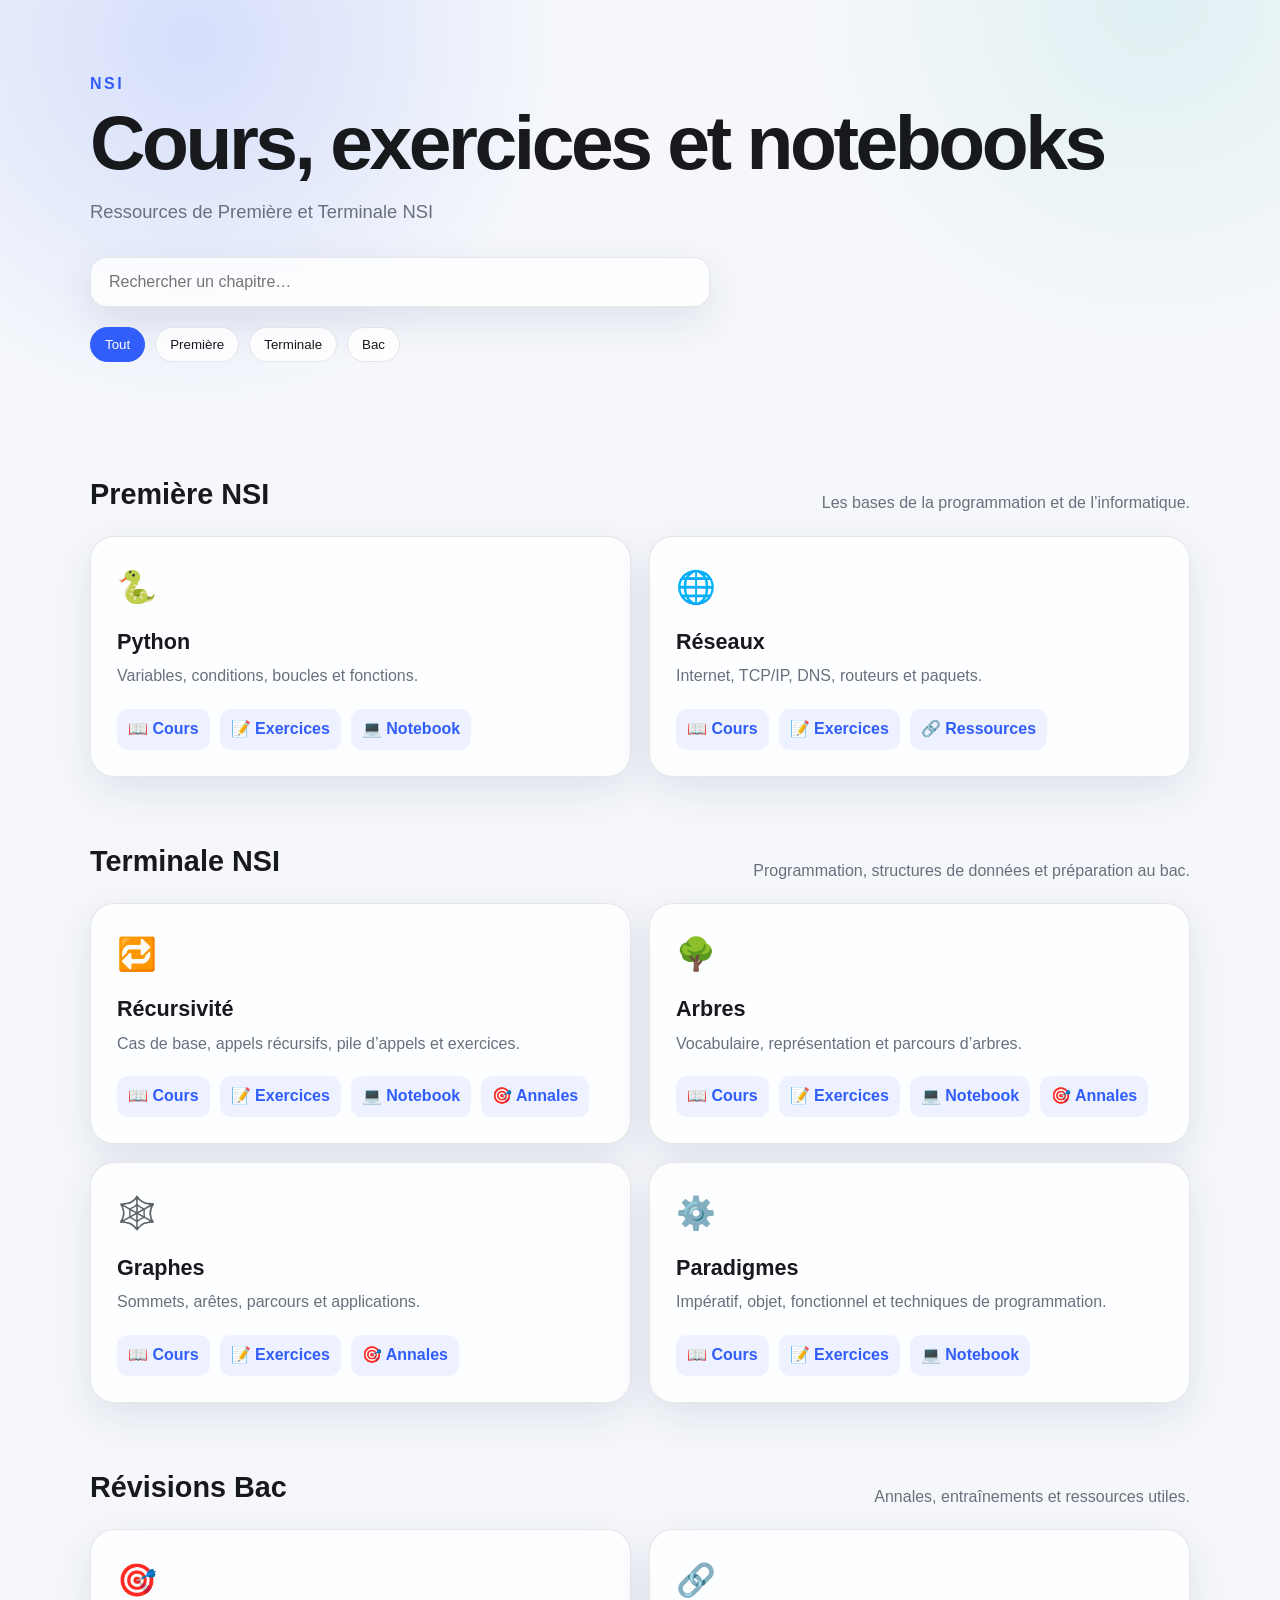
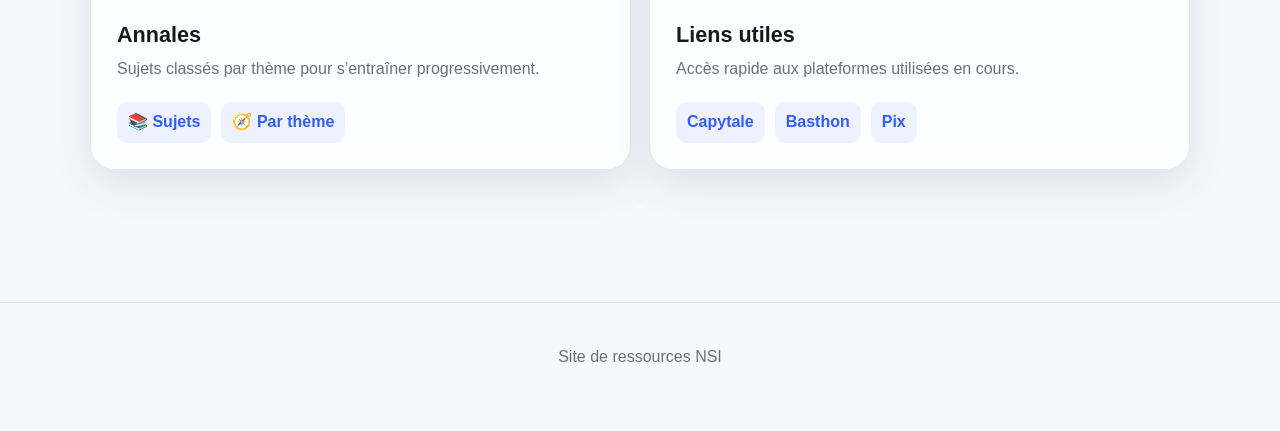
==== index.html @ 9a44f815 "Add files via upload" ====
<!doctype html>
<html lang="fr">
<head>
  <meta charset="utf-8">
  <meta name="viewport" content="width=device-width, initial-scale=1">
  <title>NSI – Cours et exercices</title>
  <link rel="stylesheet" href="style.css">
</head>
<body>
  <header class="hero">
    <div class="hero-inner">
      <p class="eyebrow">NSI</p>
      <h1>Cours, exercices et notebooks</h1>
      <p class="subtitle">Ressources de Première et Terminale NSI</p>

      <div class="search-wrap">
        <input id="search" type="search" placeholder="Rechercher un chapitre…" aria-label="Rechercher">
      </div>

      <nav class="level-nav">
        <button class="filter active" data-filter="all">Tout</button>
        <button class="filter" data-filter="premiere">Première</button>
        <button class="filter" data-filter="terminale">Terminale</button>
        <button class="filter" data-filter="bac">Bac</button>
      </nav>
    </div>
  </header>

  <main class="container">

    <section>
      <div class="section-title">
        <h2>Première NSI</h2>
        <p>Les bases de la programmation et de l’informatique.</p>
      </div>

      <div class="grid">
        <article class="card resource-card" data-level="premiere" data-search="python variables fonctions conditions boucles">
          <div class="icon">🐍</div>
          <h3>Python</h3>
          <p>Variables, conditions, boucles et fonctions.</p>
          <div class="links">
            <a href="#">📖 Cours</a>
            <a href="#">📝 Exercices</a>
            <a href="#">💻 Notebook</a>
          </div>
        </article>

        <article class="card resource-card" data-level="premiere" data-search="réseaux internet tcp ip dns routeur switch">
          <div class="icon">🌐</div>
          <h3>Réseaux</h3>
          <p>Internet, TCP/IP, DNS, routeurs et paquets.</p>
          <div class="links">
            <a href="#">📖 Cours</a>
            <a href="#">📝 Exercices</a>
            <a href="#">🔗 Ressources</a>
          </div>
        </article>
      </div>
    </section>

    <section>
      <div class="section-title">
        <h2>Terminale NSI</h2>
        <p>Programmation, structures de données et préparation au bac.</p>
      </div>

      <div class="grid">
        <article class="card resource-card" data-level="terminale" data-search="récursivité récursif fibonacci factorielle">
          <div class="icon">🔁</div>
          <h3>Récursivité</h3>
          <p>Cas de base, appels récursifs, pile d’appels et exercices.</p>
          <div class="links">
            <a href="#">📖 Cours</a>
            <a href="#">📝 Exercices</a>
            <a href="#">💻 Notebook</a>
            <a href="#">🎯 Annales</a>
          </div>
        </article>

        <article class="card resource-card" data-level="terminale" data-search="arbres racine feuille noeud parcours binaire">
          <div class="icon">🌳</div>
          <h3>Arbres</h3>
          <p>Vocabulaire, représentation et parcours d’arbres.</p>
          <div class="links">
            <a href="#">📖 Cours</a>
            <a href="#">📝 Exercices</a>
            <a href="#">💻 Notebook</a>
            <a href="#">🎯 Annales</a>
          </div>
        </article>

        <article class="card resource-card" data-level="terminale" data-search="graphes sommets arêtes parcours bfs dfs">
          <div class="icon">🕸️</div>
          <h3>Graphes</h3>
          <p>Sommets, arêtes, parcours et applications.</p>
          <div class="links">
            <a href="#">📖 Cours</a>
            <a href="#">📝 Exercices</a>
            <a href="#">🎯 Annales</a>
          </div>
        </article>

        <article class="card resource-card" data-level="terminale" data-search="paradigmes impératif objet fonctionnel procédural récursivité">
          <div class="icon">⚙️</div>
          <h3>Paradigmes</h3>
          <p>Impératif, objet, fonctionnel et techniques de programmation.</p>
          <div class="links">
            <a href="#">📖 Cours</a>
            <a href="#">📝 Exercices</a>
            <a href="#">💻 Notebook</a>
          </div>
        </article>
      </div>
    </section>

    <section>
      <div class="section-title">
        <h2>Révisions Bac</h2>
        <p>Annales, entraînements et ressources utiles.</p>
      </div>

      <div class="grid">
        <article class="card resource-card" data-level="bac" data-search="bac annales sujets exercices">
          <div class="icon">🎯</div>
          <h3>Annales</h3>
          <p>Sujets classés par thème pour s’entraîner progressivement.</p>
          <div class="links">
            <a href="#">📚 Sujets</a>
            <a href="#">🧭 Par thème</a>
          </div>
        </article>

        <article class="card resource-card" data-level="bac" data-search="capytale basthon pix liens utiles">
          <div class="icon">🔗</div>
          <h3>Liens utiles</h3>
          <p>Accès rapide aux plateformes utilisées en cours.</p>
          <div class="links">
            <a href="#">Capytale</a>
            <a href="#">Basthon</a>
            <a href="#">Pix</a>
          </div>
        </article>
      </div>
    </section>

    <div id="no-result" class="no-result" hidden>
      Aucun chapitre ne correspond à votre recherche.
    </div>
  </main>

  <footer>
    <p>Site de ressources NSI</p>
  </footer>

  <script src="script.js"></script>
</body>
</html>
---- style.css ----
* { box-sizing: border-box; }

:root {
  --bg: #f5f7fb;
  --card: rgba(255,255,255,.82);
  --text: #17191d;
  --muted: #68707d;
  --line: rgba(20, 28, 40, .10);
  --accent: #315efb;
  --shadow: 0 14px 40px rgba(30, 50, 90, .10);
}

@media (prefers-color-scheme: dark) {
  :root {
    --bg: #101216;
    --card: rgba(28,31,38,.92);
    --text: #f3f5f8;
    --muted: #abb2bd;
    --line: rgba(255,255,255,.10);
    --accent: #7c9cff;
    --shadow: 0 14px 40px rgba(0,0,0,.28);
  }
}

html { scroll-behavior: smooth; }

body {
  margin: 0;
  font-family: -apple-system, BlinkMacSystemFont, "Segoe UI", Roboto, Helvetica, Arial, sans-serif;
  background: var(--bg);
  color: var(--text);
  line-height: 1.55;
}

.hero {
  padding: 72px 20px 46px;
  background:
    radial-gradient(circle at 15% 10%, rgba(49,94,251,.16), transparent 32%),
    radial-gradient(circle at 90% 0%, rgba(75,192,180,.12), transparent 28%);
}

.hero-inner, .container {
  width: min(1100px, 92vw);
  margin: 0 auto;
}

.eyebrow {
  margin: 0 0 8px;
  font-weight: 800;
  letter-spacing: .16em;
  color: var(--accent);
}

h1 {
  margin: 0;
  font-size: clamp(2.4rem, 6vw, 4.8rem);
  line-height: .98;
  letter-spacing: -.045em;
}

.subtitle {
  margin: 18px 0 30px;
  color: var(--muted);
  font-size: 1.15rem;
}

.search-wrap { max-width: 620px; }

#search {
  width: 100%;
  border: 1px solid var(--line);
  background: var(--card);
  color: var(--text);
  padding: 15px 18px;
  border-radius: 16px;
  font-size: 1rem;
  outline: none;
  box-shadow: var(--shadow);
}

#search:focus { border-color: var(--accent); }

.level-nav {
  display: flex;
  gap: 10px;
  flex-wrap: wrap;
  margin-top: 20px;
}

.filter {
  border: 1px solid var(--line);
  background: var(--card);
  color: var(--text);
  padding: 9px 14px;
  border-radius: 999px;
  cursor: pointer;
}

.filter.active {
  background: var(--accent);
  border-color: var(--accent);
  color: white;
}

.container { padding: 20px 0 70px; }

section { margin: 44px 0 62px; }

.section-title {
  display: flex;
  justify-content: space-between;
  align-items: end;
  gap: 20px;
  margin-bottom: 20px;
}

.section-title h2 {
  margin: 0;
  font-size: 1.8rem;
}

.section-title p {
  margin: 0;
  color: var(--muted);
}

.grid {
  display: grid;
  grid-template-columns: repeat(2, minmax(0, 1fr));
  gap: 18px;
}

.card {
  padding: 26px;
  border-radius: 24px;
  background: var(--card);
  border: 1px solid var(--line);
  box-shadow: var(--shadow);
  backdrop-filter: blur(12px);
  transition: transform .2s ease, border-color .2s ease;
}

.card:hover {
  transform: translateY(-3px);
  border-color: rgba(49,94,251,.35);
}

.icon { font-size: 2rem; }

.card h3 {
  margin: 12px 0 6px;
  font-size: 1.35rem;
}

.card p {
  margin: 0 0 20px;
  color: var(--muted);
}

.links {
  display: flex;
  flex-wrap: wrap;
  gap: 10px;
}

.links a {
  text-decoration: none;
  color: var(--accent);
  background: rgba(49,94,251,.08);
  padding: 8px 11px;
  border-radius: 11px;
  font-weight: 650;
}

.links a:hover { text-decoration: underline; }

.no-result {
  padding: 25px;
  text-align: center;
  color: var(--muted);
}

footer {
  border-top: 1px solid var(--line);
  padding: 26px 20px 45px;
  text-align: center;
  color: var(--muted);
}

@media (max-width: 760px) {
  .hero { padding-top: 48px; }
  .grid { grid-template-columns: 1fr; }
  .section-title { display: block; }
  .section-title p { margin-top: 6px; }
}
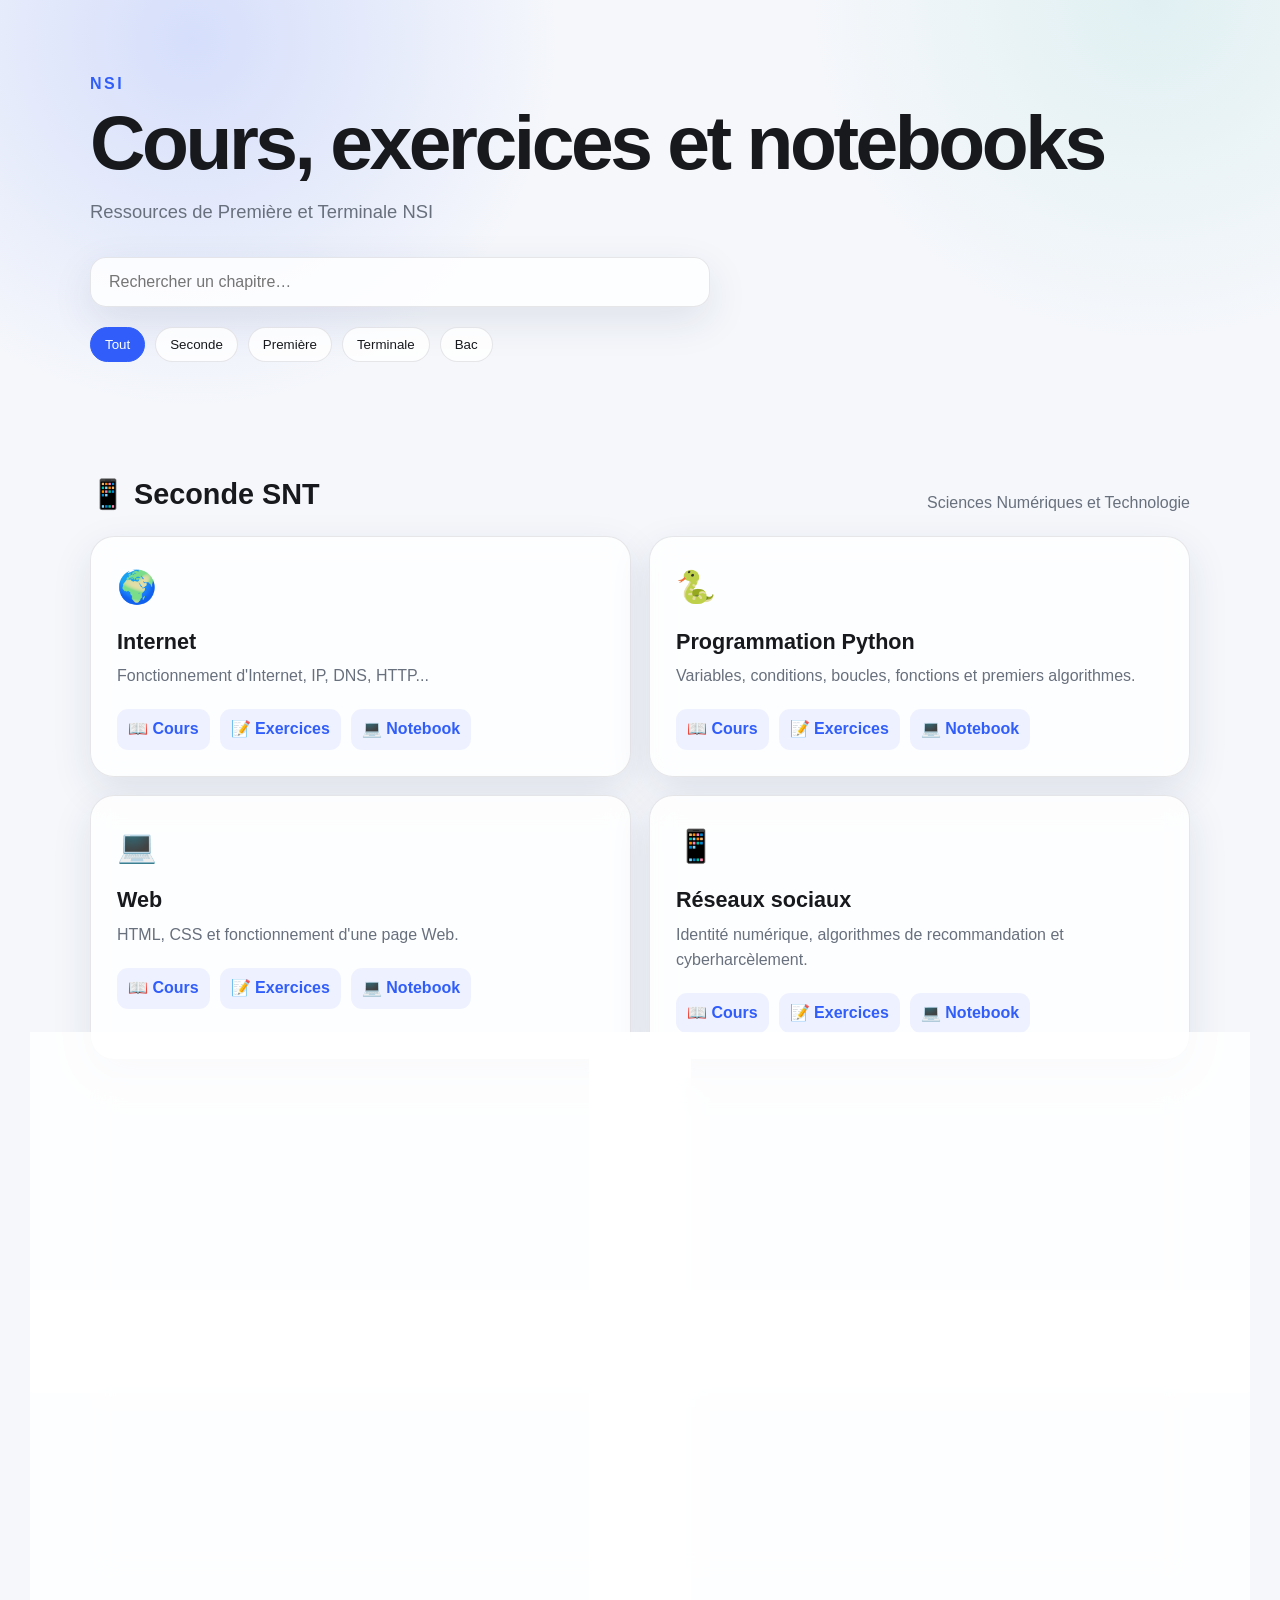
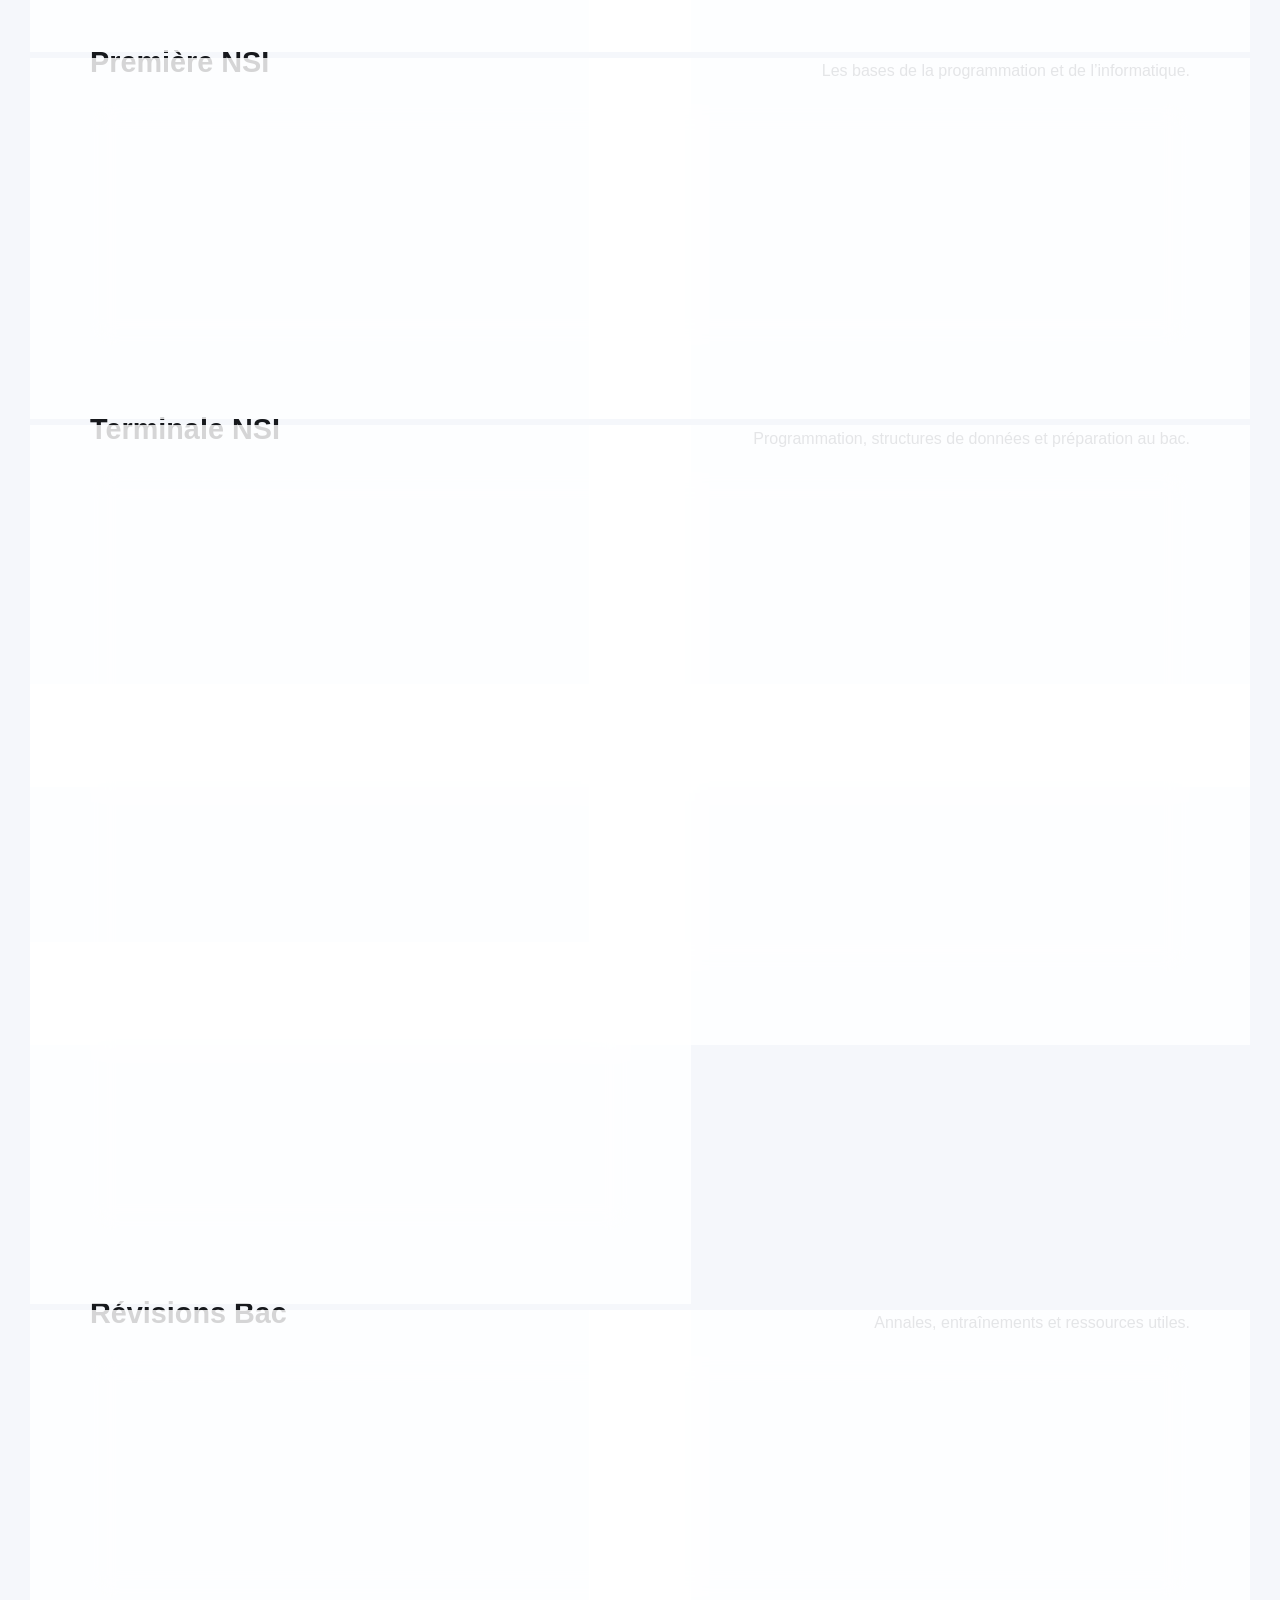
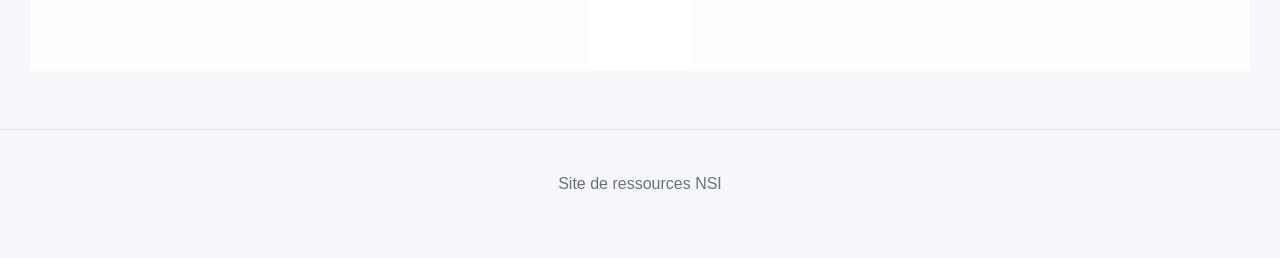
==== commit 9ff85bce: "section seconde ajoutée" ====
--- a/index.html
+++ b/index.html
@@ -19,6 +19,7 @@
 
       <nav class="level-nav">
         <button class="filter active" data-filter="all">Tout</button>
+        <button class="filter" data-filter="seconde">Seconde</button>
         <button class="filter" data-filter="premiere">Première</button>
         <button class="filter" data-filter="terminale">Terminale</button>
         <button class="filter" data-filter="bac">Bac</button>
@@ -28,6 +29,175 @@
 
   <main class="container">
 
+<section>
+
+  <div class="section-title">
+    <h2>📱 Seconde SNT</h2>
+    <p>Sciences Numériques et Technologie</p>
+  </div>
+
+  <div class="grid">
+
+    <!-- Internet -->
+    <article class="card resource-card"
+             data-level="seconde"
+             data-search="internet web dns ip http">
+
+      <div class="icon">🌍</div>
+
+      <h3>Internet</h3>
+
+      <p>Fonctionnement d'Internet, IP, DNS, HTTP...</p>
+
+      <div class="links">
+        <a href="#">📖 Cours</a>
+        <a href="#">📝 Exercices</a>
+        <a href="#">💻 Notebook</a>
+      </div>
+
+    </article>
+    <!-- programmation -->
+    <article class="card resource-card"
+         data-level="seconde"
+         data-search="python programmation algorithme variables conditions boucles">
+
+    <div class="icon">🐍</div>
+
+    <h3>Programmation Python</h3>
+
+    <p>Variables, conditions, boucles, fonctions et premiers algorithmes.</p>
+
+    <div class="links">
+        <a href="#">📖 Cours</a>
+        <a href="#">📝 Exercices</a>
+        <a href="#">💻 Notebook</a>
+    </div>
+
+   </article>
+
+
+    <!-- Web -->
+
+    <article class="card resource-card"
+             data-level="seconde"
+             data-search="html css web">
+
+      <div class="icon">💻</div>
+
+      <h3>Web</h3>
+
+      <p>HTML, CSS et fonctionnement d'une page Web.</p>
+
+      <div class="links">
+        <a href="#">📖 Cours</a>
+        <a href="#">📝 Exercices</a>
+        <a href="#">💻 Notebook</a>
+      </div>
+
+    </article>
+    
+    <!-- réseaux sociaux -->
+    <article class="card resource-card"
+         data-level="seconde"
+         data-search="réseaux sociaux identité numérique cyberharcèlement e-réputation">
+
+    <div class="icon">📱</div>
+
+    <h3>Réseaux sociaux</h3>
+
+    <p>Identité numérique, algorithmes de recommandation et cyberharcèlement.</p>
+
+    <div class="links">
+        <a href="#">📖 Cours</a>
+        <a href="#">📝 Exercices</a>
+        <a href="#">💻 Notebook</a>
+    </div>
+
+    </article>
+    
+    <!-- IHM -->
+    <article class="card resource-card"
+         data-level="seconde"
+         data-search="ihm interface homme machine ergonomie accessibilité">
+
+    <div class="icon">🎨</div>
+
+    <h3>Interface Homme-Machine</h3>
+
+    <p>Ergonomie, accessibilité et conception des interfaces utilisateur.</p>
+
+    <div class="links">
+        <a href="#">📖 Cours</a>
+        <a href="#">📝 Exercices</a>
+        <a href="#">💻 Notebook</a>
+    </div>
+
+</article>
+
+   <!-- Données en table -->
+   
+   <article class="card resource-card"
+         data-level="seconde"
+         data-search="csv tableur données table excel">
+
+    <div class="icon">📊</div>
+
+    <h3>Données en table</h3>
+
+    <p>Tableaux, fichiers CSV, tri, filtre et exploitation des données.</p>
+
+    <div class="links">
+        <a href="#">📖 Cours</a>
+        <a href="#">📝 Exercices</a>
+        <a href="#">💻 Notebook</a>
+    </div>
+
+    </article>
+
+   
+   <!-- photographie -->
+   <article class="card resource-card"
+         data-level="seconde"
+         data-search="photographie image pixel résolution couleur compression">
+
+    <div class="icon">📷</div>
+
+    <h3>Photographie numérique</h3>
+
+    <p>Pixels, résolution, codage des couleurs et compression des images.</p>
+
+    <div class="links">
+        <a href="#">📖 Cours</a>
+        <a href="#">📝 Exercices</a>
+        <a href="#">💻 Notebook</a>
+    </div>
+
+    </article>
+   
+   <!-- géolocalisation -->
+   <article class="card resource-card"
+         data-level="seconde"
+         data-search="gps géolocalisation satellites gnss cartographie">
+
+    <div class="icon">📍</div>
+
+    <h3>Géolocalisation</h3>
+
+    <p>GPS, satellites, GNSS et calcul de position.</p>
+
+    <div class="links">
+        <a href="#">📖 Cours</a>
+        <a href="#">📝 Exercices</a>
+        <a href="#">💻 Notebook</a>
+    </div>
+
+    </article>
+
+
+  </div>
+
+</section>
+
     <section>
       <div class="section-title">
         <h2>Première NSI</h2>
@@ -35,6 +205,7 @@
       </div>
 
       <div class="grid">
+        
         <article class="card resource-card" data-level="premiere" data-search="python variables fonctions conditions boucles">
           <div class="icon">🐍</div>
           <h3>Python</h3>
@@ -66,6 +237,26 @@
       </div>
 
       <div class="grid">
+        
+        <article class="card resource-card"
+         data-level="terminale"
+         data-search="bases de données sql relation jointure">
+
+        <div class="icon">🗄️</div>
+
+        <h3>Bases de données</h3>
+
+        <p>SQL, tables, requêtes et jointures.</p>
+
+        <div class="links">
+            <a href="#">📖 Cours</a>
+            <a href="#">📝 Exercices</a>
+                <a href="#">💻 Notebook</a>
+        </div>
+
+        </article>
+        
+        
         <article class="card resource-card" data-level="terminale" data-search="récursivité récursif fibonacci factorielle">
           <div class="icon">🔁</div>
           <h3>Récursivité</h3>
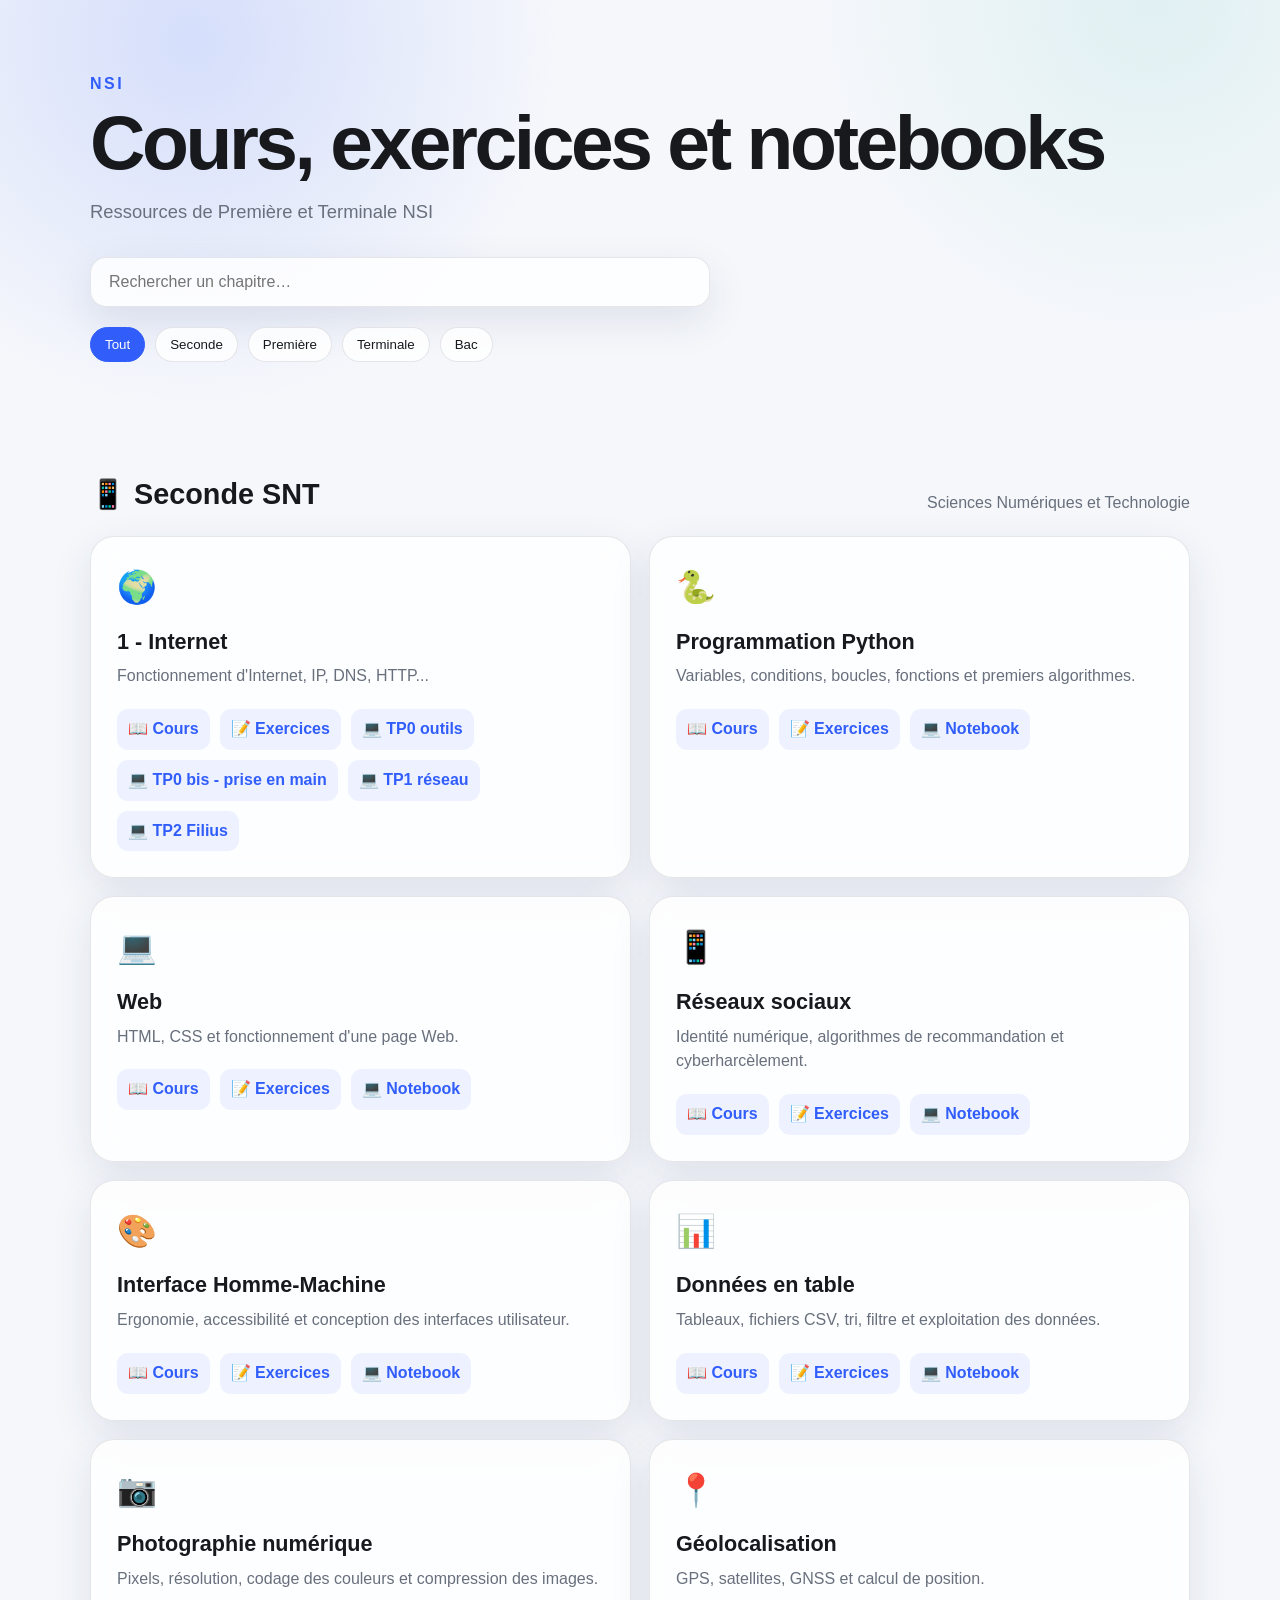
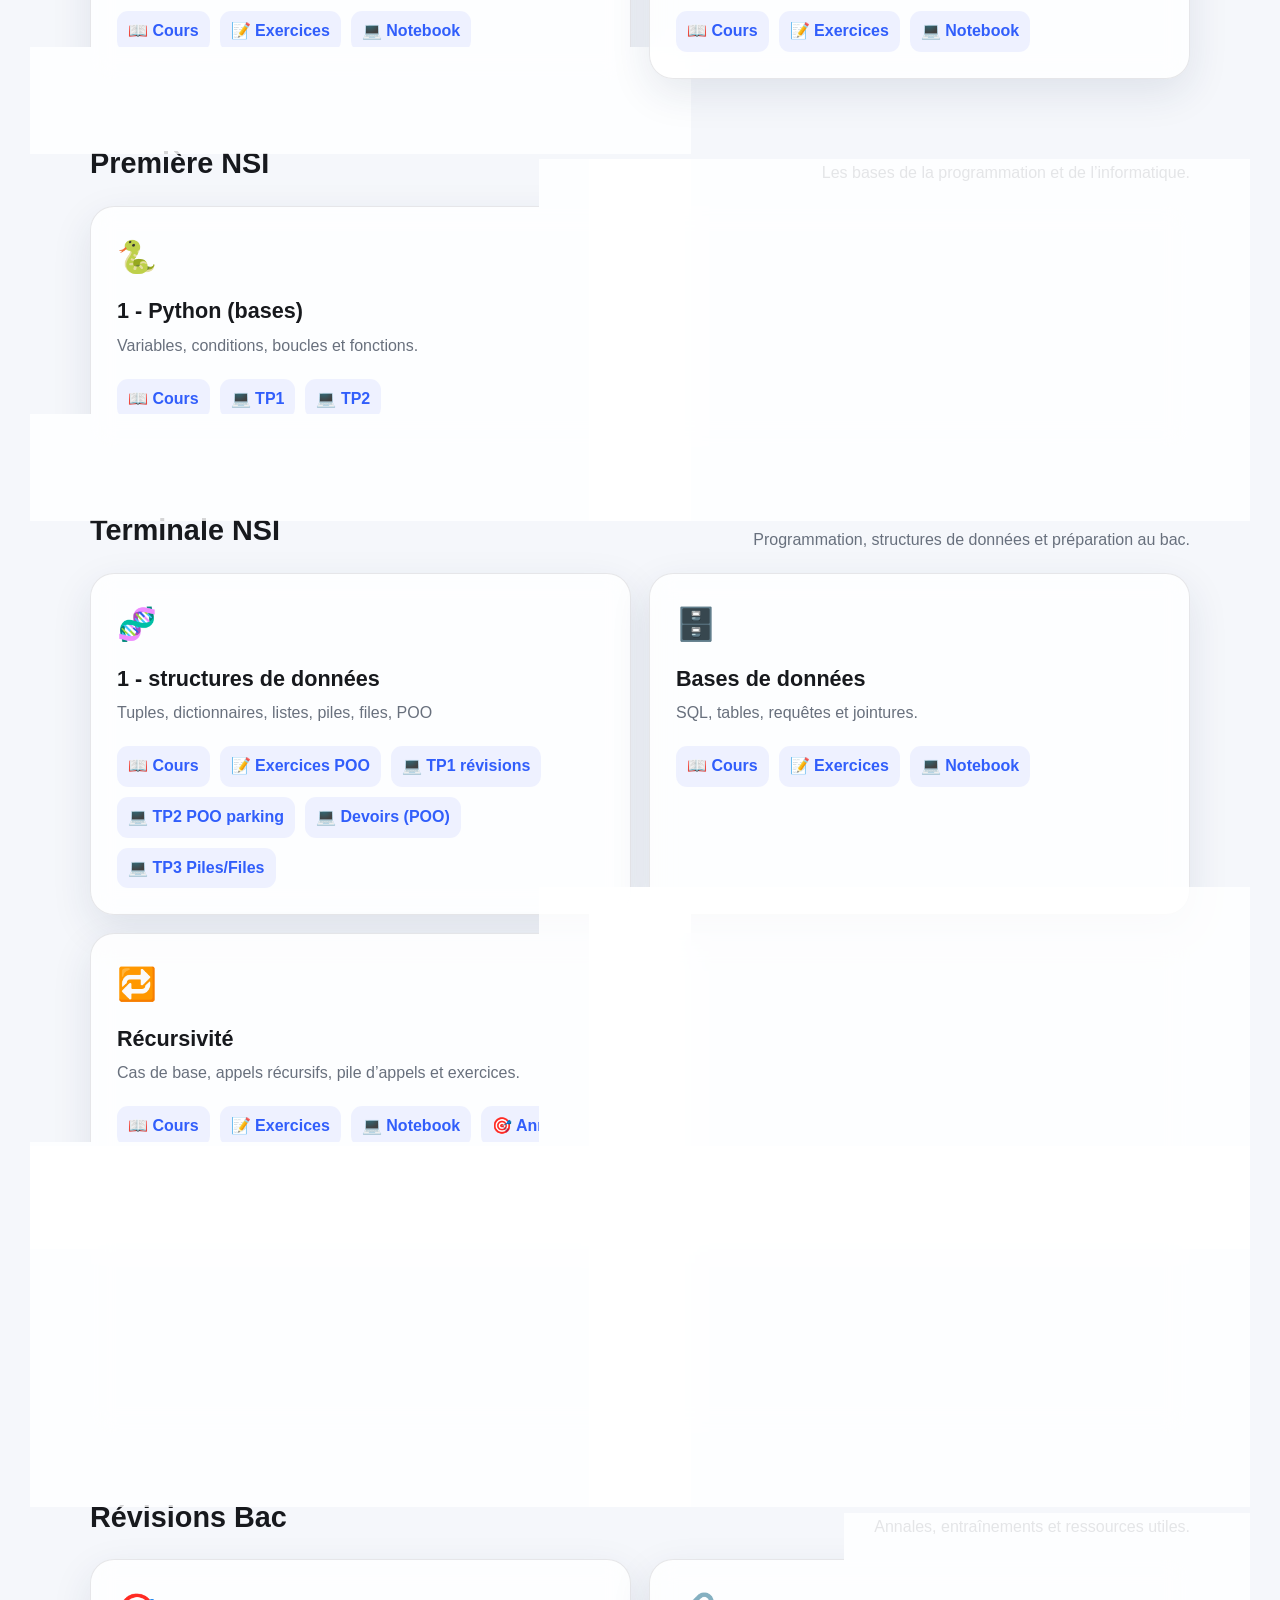
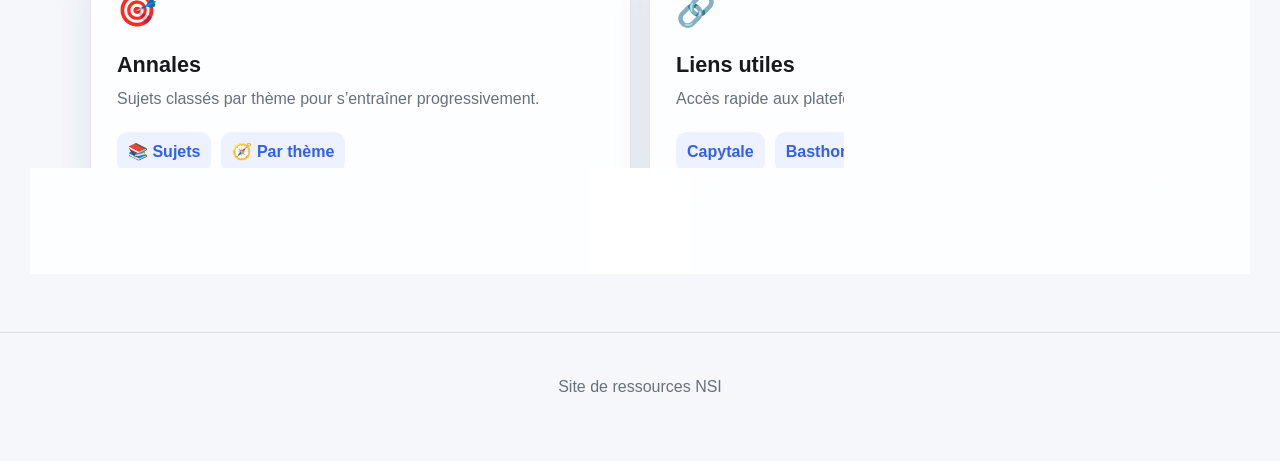
==== commit b49f7073: "Add files via upload" ====
--- a/index.html
+++ b/index.html
@@ -45,14 +45,17 @@
 
       <div class="icon">🌍</div>
 
-      <h3>Internet</h3>
+      <h3>1 - Internet</h3>
 
       <p>Fonctionnement d'Internet, IP, DNS, HTTP...</p>
 
       <div class="links">
-        <a href="#">📖 Cours</a>
-        <a href="#">📝 Exercices</a>
-        <a href="#">💻 Notebook</a>
+        <a href="seconde/1_internet/1_1_coursResume.pdf" target="_blank">📖 Cours</a>
+        <a href="seconde/1_internet/1_1_exercicesPhotocopieInternetA5_2.pdf" target="_blank">📝 Exercices</a>
+        <a href="seconde/1_internet/DivBy2_coursOutils.pdf" target="_blank">💻 TP0 outils</a>
+        <a href="seconde/1_internet/TP0/Prise_en_main_SNT2_TP0.pdf" target="_blank">💻 TP0 bis - prise en main</a>
+        <a href="https://capytale2.ac-paris.fr/web/c/d500-7754639/atr" target="_blank">💻 TP1 réseau</a>
+        <a href="https://capytale2.ac-paris.fr/web/c/fe4b-7754640/atr" target="_blank">💻 TP2 Filius</a>
       </div>
 
     </article>
@@ -208,12 +211,13 @@
         
         <article class="card resource-card" data-level="premiere" data-search="python variables fonctions conditions boucles">
           <div class="icon">🐍</div>
-          <h3>Python</h3>
+          <h3>1 - Python (bases) </h3>
           <p>Variables, conditions, boucles et fonctions.</p>
           <div class="links">
-            <a href="#">📖 Cours</a>
-            <a href="#">📝 Exercices</a>
-            <a href="#">💻 Notebook</a>
+            <a href="premiere/structuresDonnees/1_1_coursResumeProgVariables_NSI_A4_2.pdf" target="_blank">📖 Cours</a>
+            <!--a href="#">📝 Exercices</a-->
+            <a href="https://capytale2.ac-paris.fr/web/c/5b1e-11401341/atr" target="_blank">💻 TP1 </a>
+            <a href="https://capytale2.ac-paris.fr/web/c/ac49-11401356/atr" target="_blank">💻 TP2 </a>
           </div>
         </article>
 
@@ -238,6 +242,21 @@
 
       <div class="grid">
         
+        <article class="card resource-card" data-level="terminale" data-search="graphes sommets arêtes parcours bfs dfs">
+          <div class="icon">🧬 </div>
+          <h3>1 - structures de données</h3>
+          <p>Tuples, dictionnaires, listes, piles, files, POO</p>
+          <div class="links">
+            <a href="terminale/1_StructureDonnees/Cours/1_1_coursStructuresDeDonnees_PourEleves3.pdf" target="_blank">📖 Cours</a>
+            <a href="terminale/1_StructureDonnees/Exos/Exercices2.pdf" target="_blank">📝 Exercices POO</a>
+            <a href="https://capytale2.ac-paris.fr/web/c/c633-11382351/atr" target="_blank">💻 TP1 révisions</a>
+            <a href="https://capytale2.ac-paris.fr/web/c/a87a-11382483/atr" target="_blank">💻 TP2 POO parking</a>
+            <a href="https://capytale2.ac-paris.fr/web/c/fea7-11382501/atr" target="_blank">💻 Devoirs (POO) </a>
+            <a href="https://capytale2.ac-paris.fr/web/c/f587-11382563/atr" target="_blank">💻 TP3 Piles/Files</a>
+          </div>
+        </article>
+
+
         <article class="card resource-card"
          data-level="terminale"
          data-search="bases de données sql relation jointure">
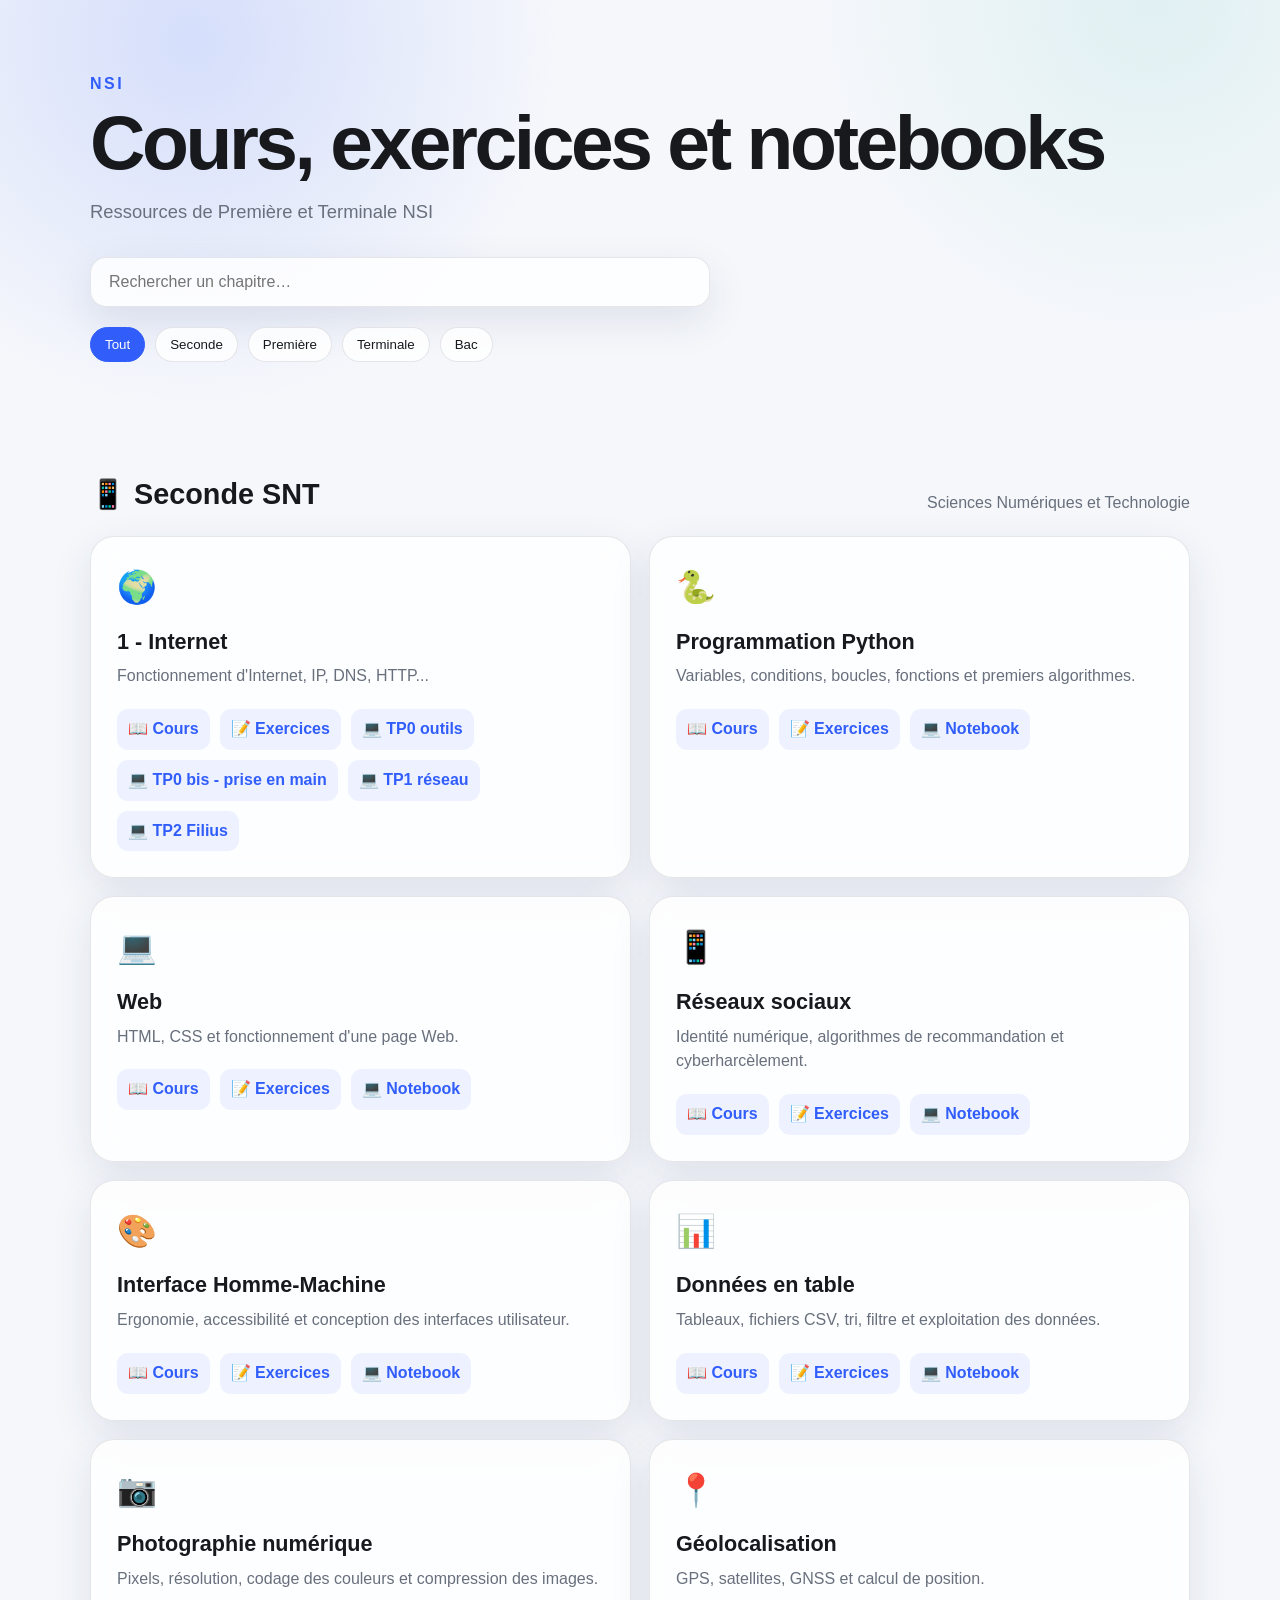
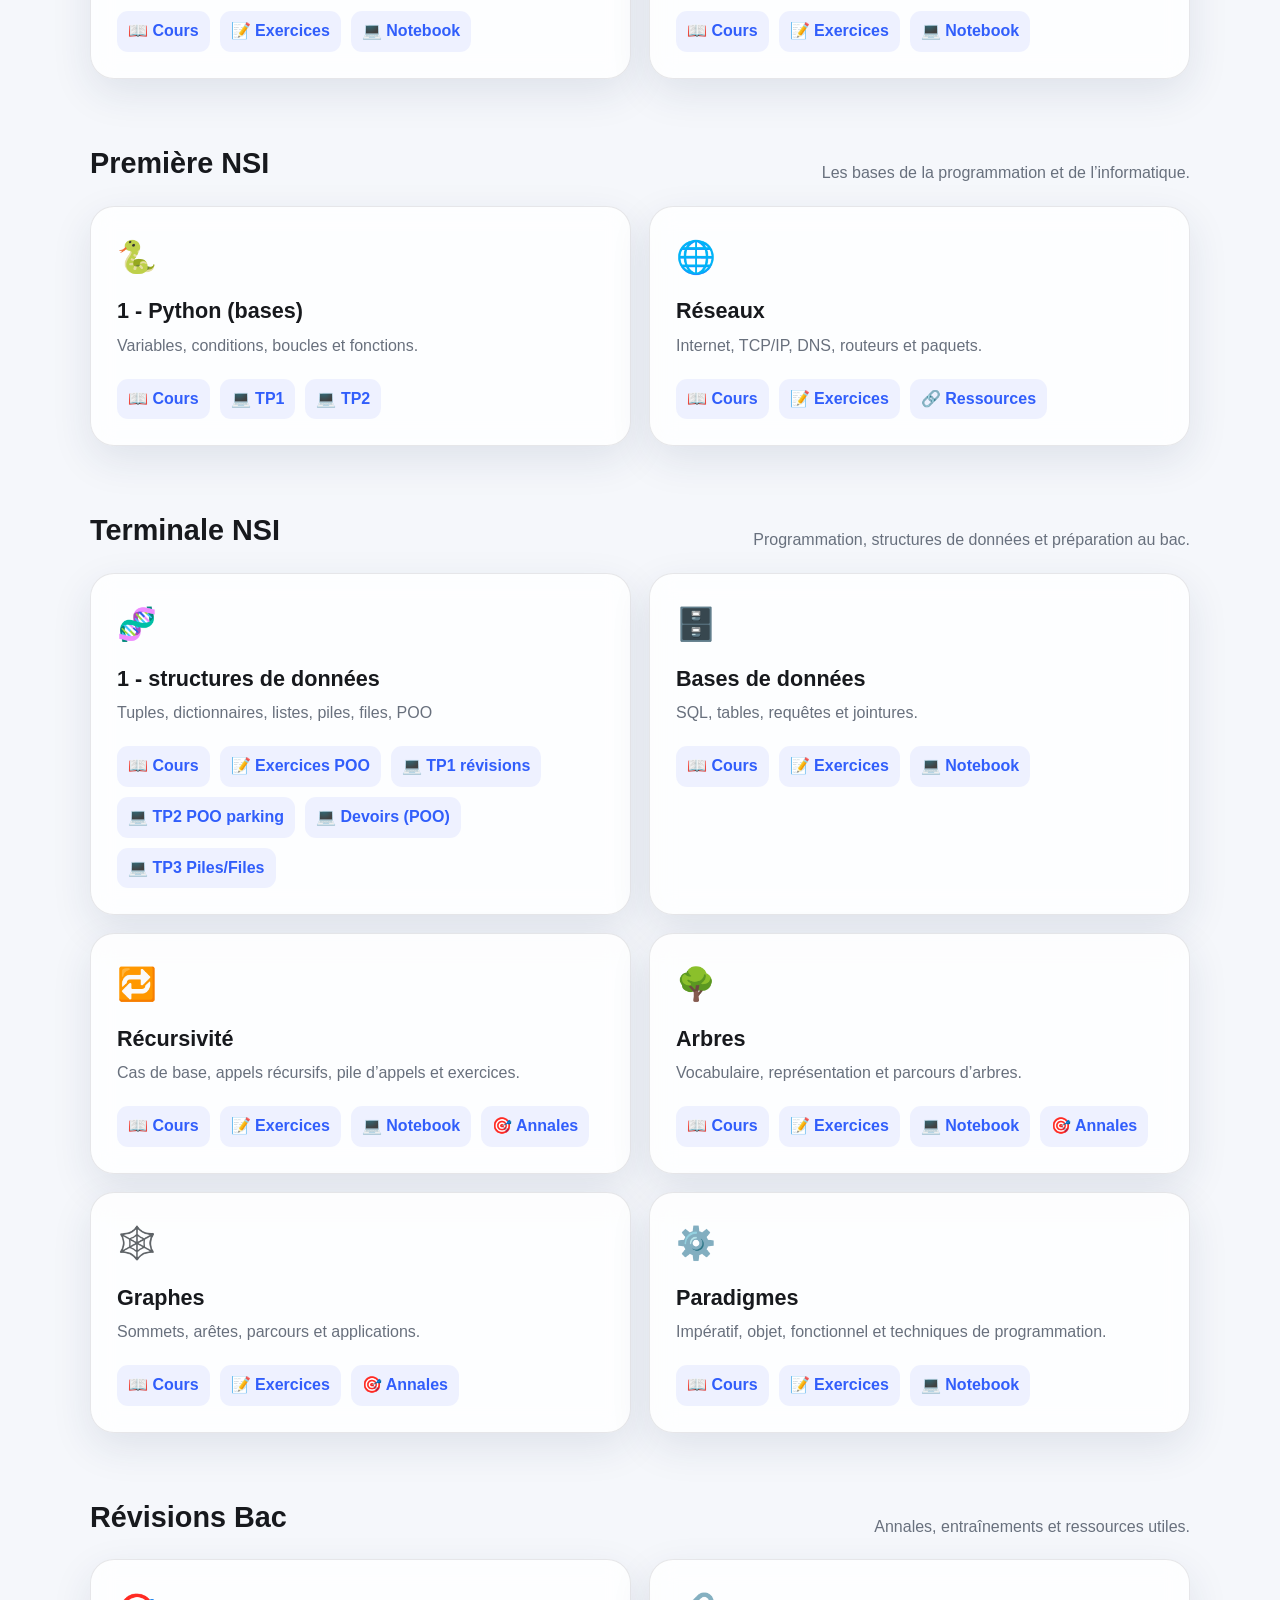
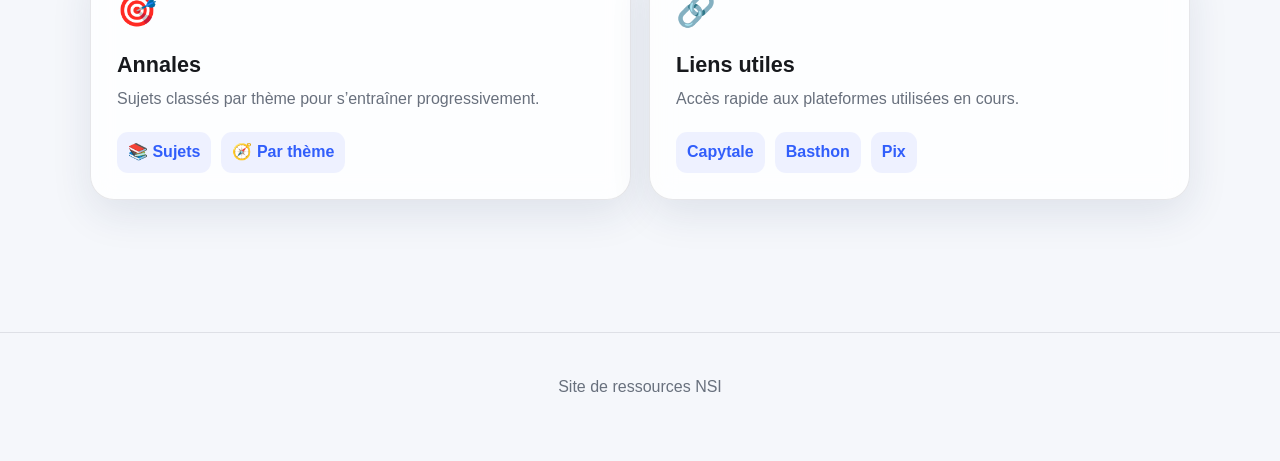
==== commit da62215d: "Add files via upload" ====
--- a/index.html
+++ b/index.html
@@ -55,7 +55,7 @@
         <a href="seconde/1_internet/DivBy2_coursOutils.pdf" target="_blank">💻 TP0 outils</a>
         <a href="seconde/1_internet/TP0/Prise_en_main_SNT2_TP0.pdf" target="_blank">💻 TP0 bis - prise en main</a>
         <a href="https://capytale2.ac-paris.fr/web/c/d500-7754639/atr" target="_blank">💻 TP1 réseau</a>
-        <a href="https://capytale2.ac-paris.fr/web/c/fe4b-7754640/atr" target="_blank">💻 TP2 Filius</a>
+        <a href="https://capytale2.ac-paris.fr/web/c/7470-11406621/atr" target="_blank">💻 TP2 Filius</a>
       </div>
 
     </article>
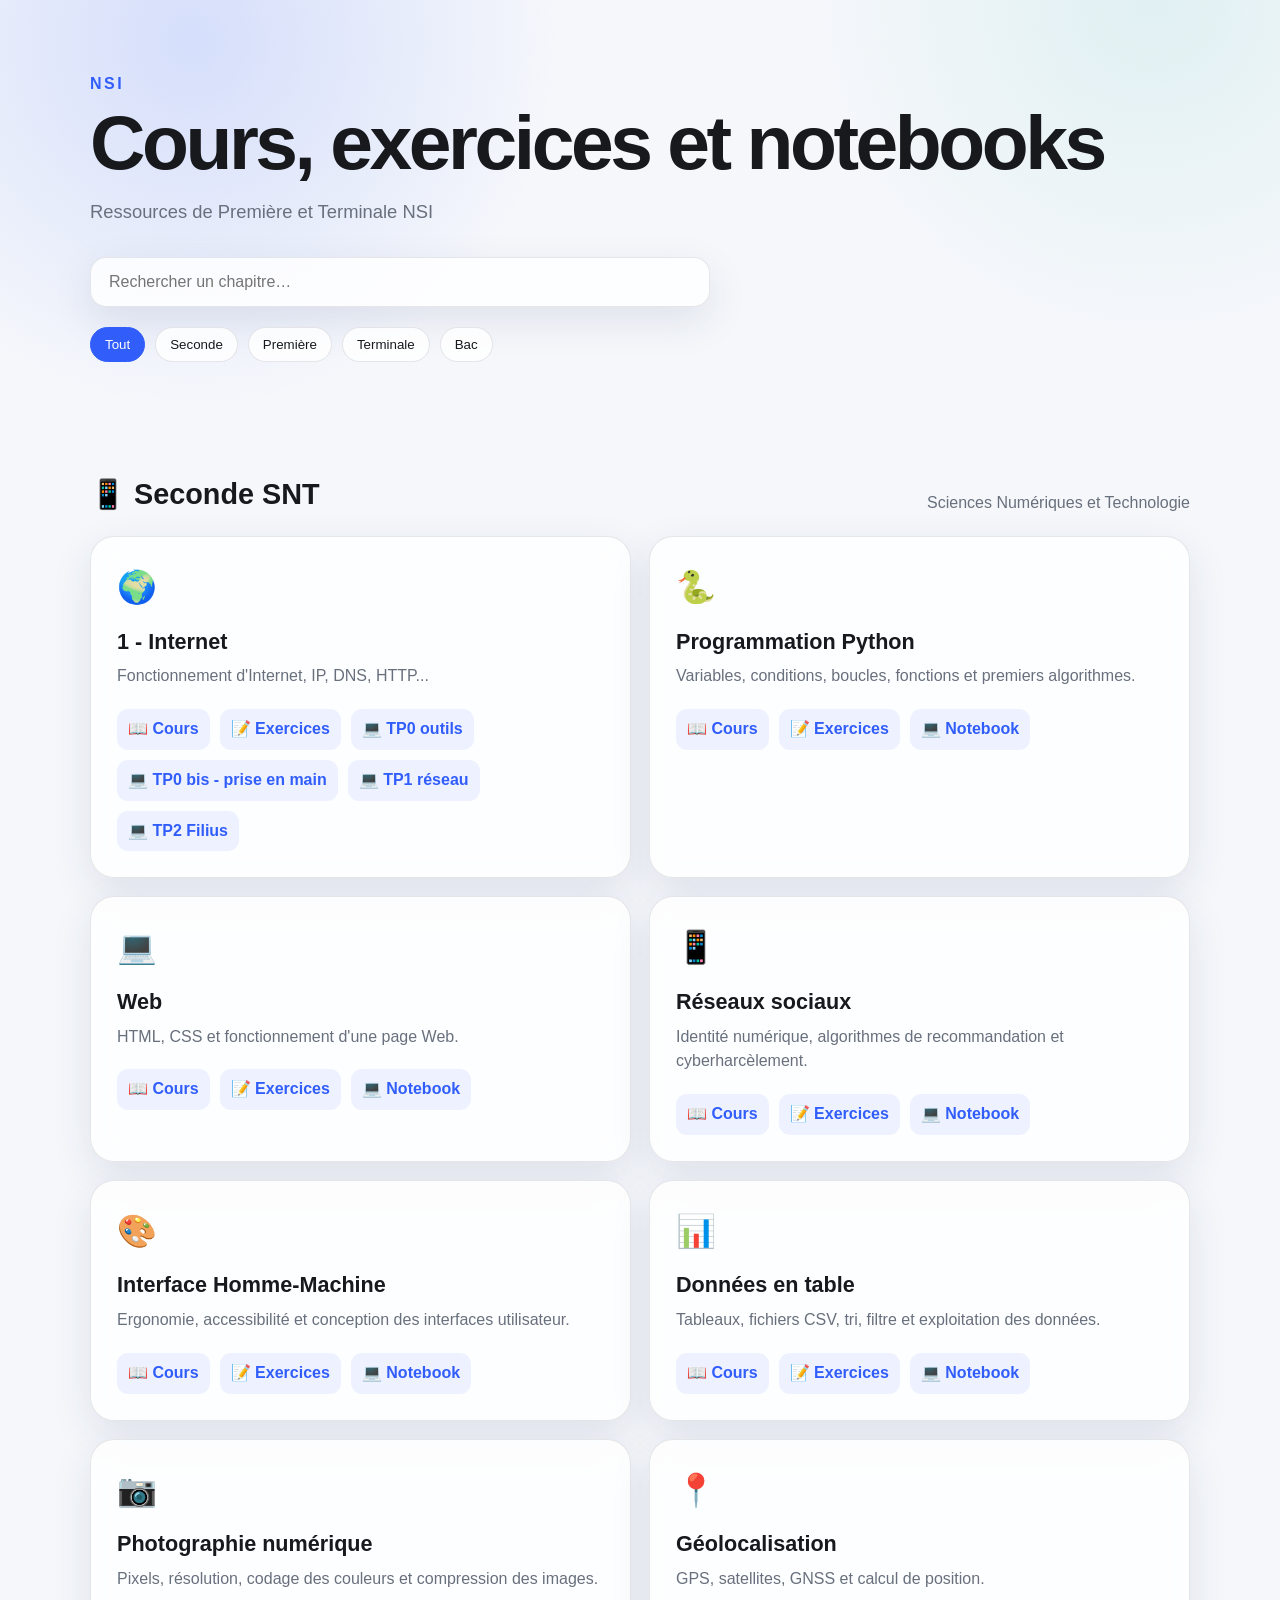
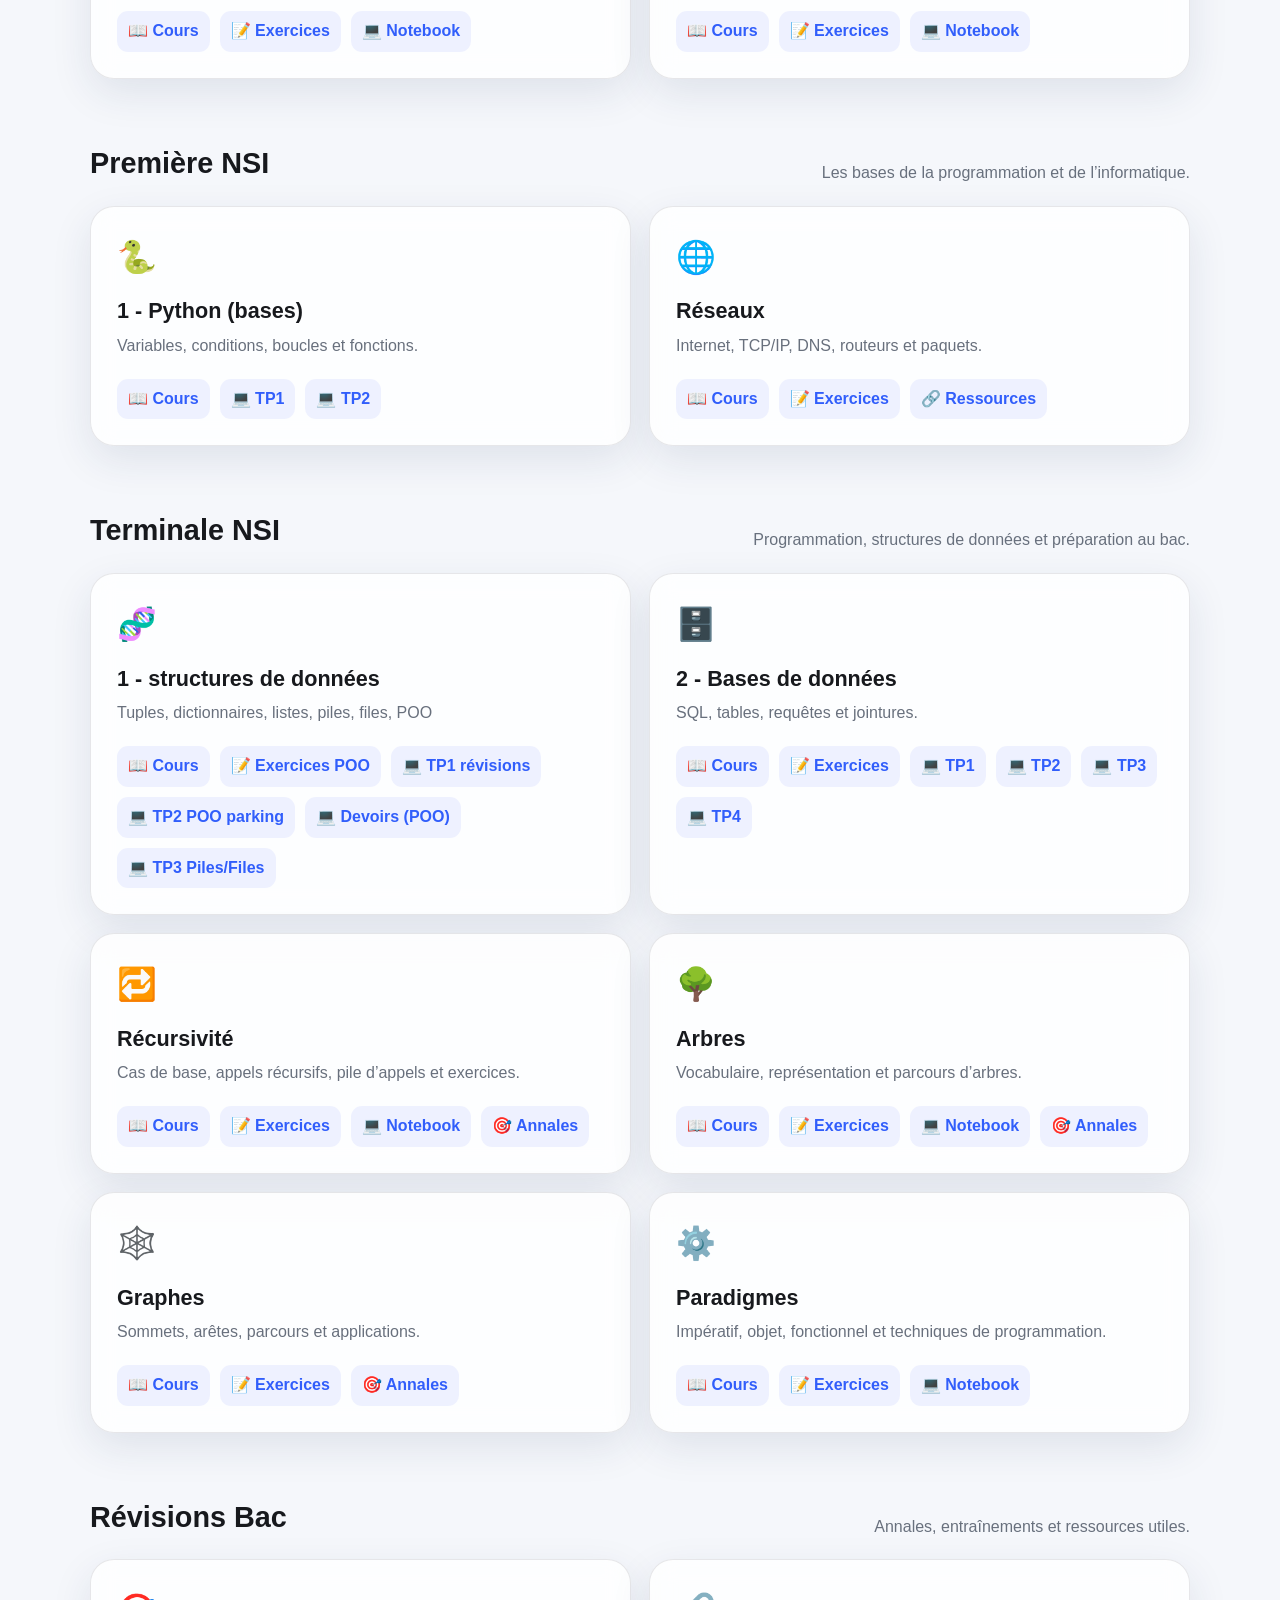
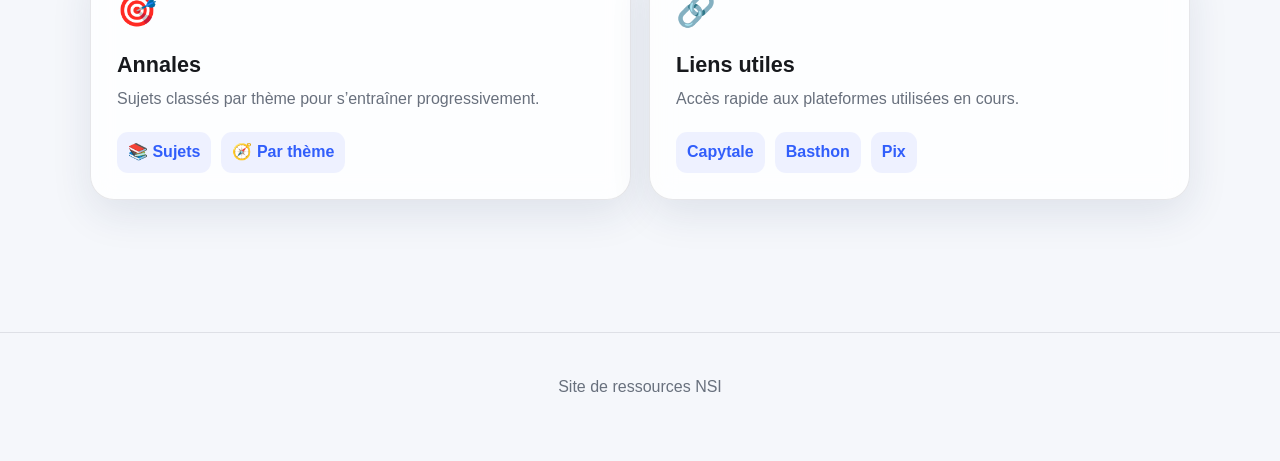
==== commit b1086230: "Add files via upload" ====
--- a/index.html
+++ b/index.html
@@ -263,14 +263,17 @@
 
         <div class="icon">🗄️</div>
 
-        <h3>Bases de données</h3>
+        <h3>2 - Bases de données</h3>
 
         <p>SQL, tables, requêtes et jointures.</p>
 
         <div class="links">
-            <a href="#">📖 Cours</a>
-            <a href="#">📝 Exercices</a>
-                <a href="#">💻 Notebook</a>
+            <a href="terminale/2_BasesDeDonnees/Cours/1_1_coursBD2.pdf" target="_blank">📖 Cours</a>
+            <a href="terminale/2_BasesDeDonnees/TD/RV_1_1_ExercicesBD.pdf" target="_blank">📝 Exercices</a>
+            <a href="https://capytale2.ac-paris.fr/web/c/c028-11383329/atr" target="_blank">💻 TP1</a>
+            <a href="https://capytale2.ac-paris.fr/web/c/4b9a-11383330/atr" target="_blank">💻 TP2</a>
+            <a href="https://capytale2.ac-paris.fr/web/c/9034-11383339/atr" target="_blank">💻 TP3</a>
+            <a href="https://capytale2.ac-paris.fr/web/c/f5af-11383318/atr" target="_blank">💻 TP4</a>
         </div>
 
         </article>
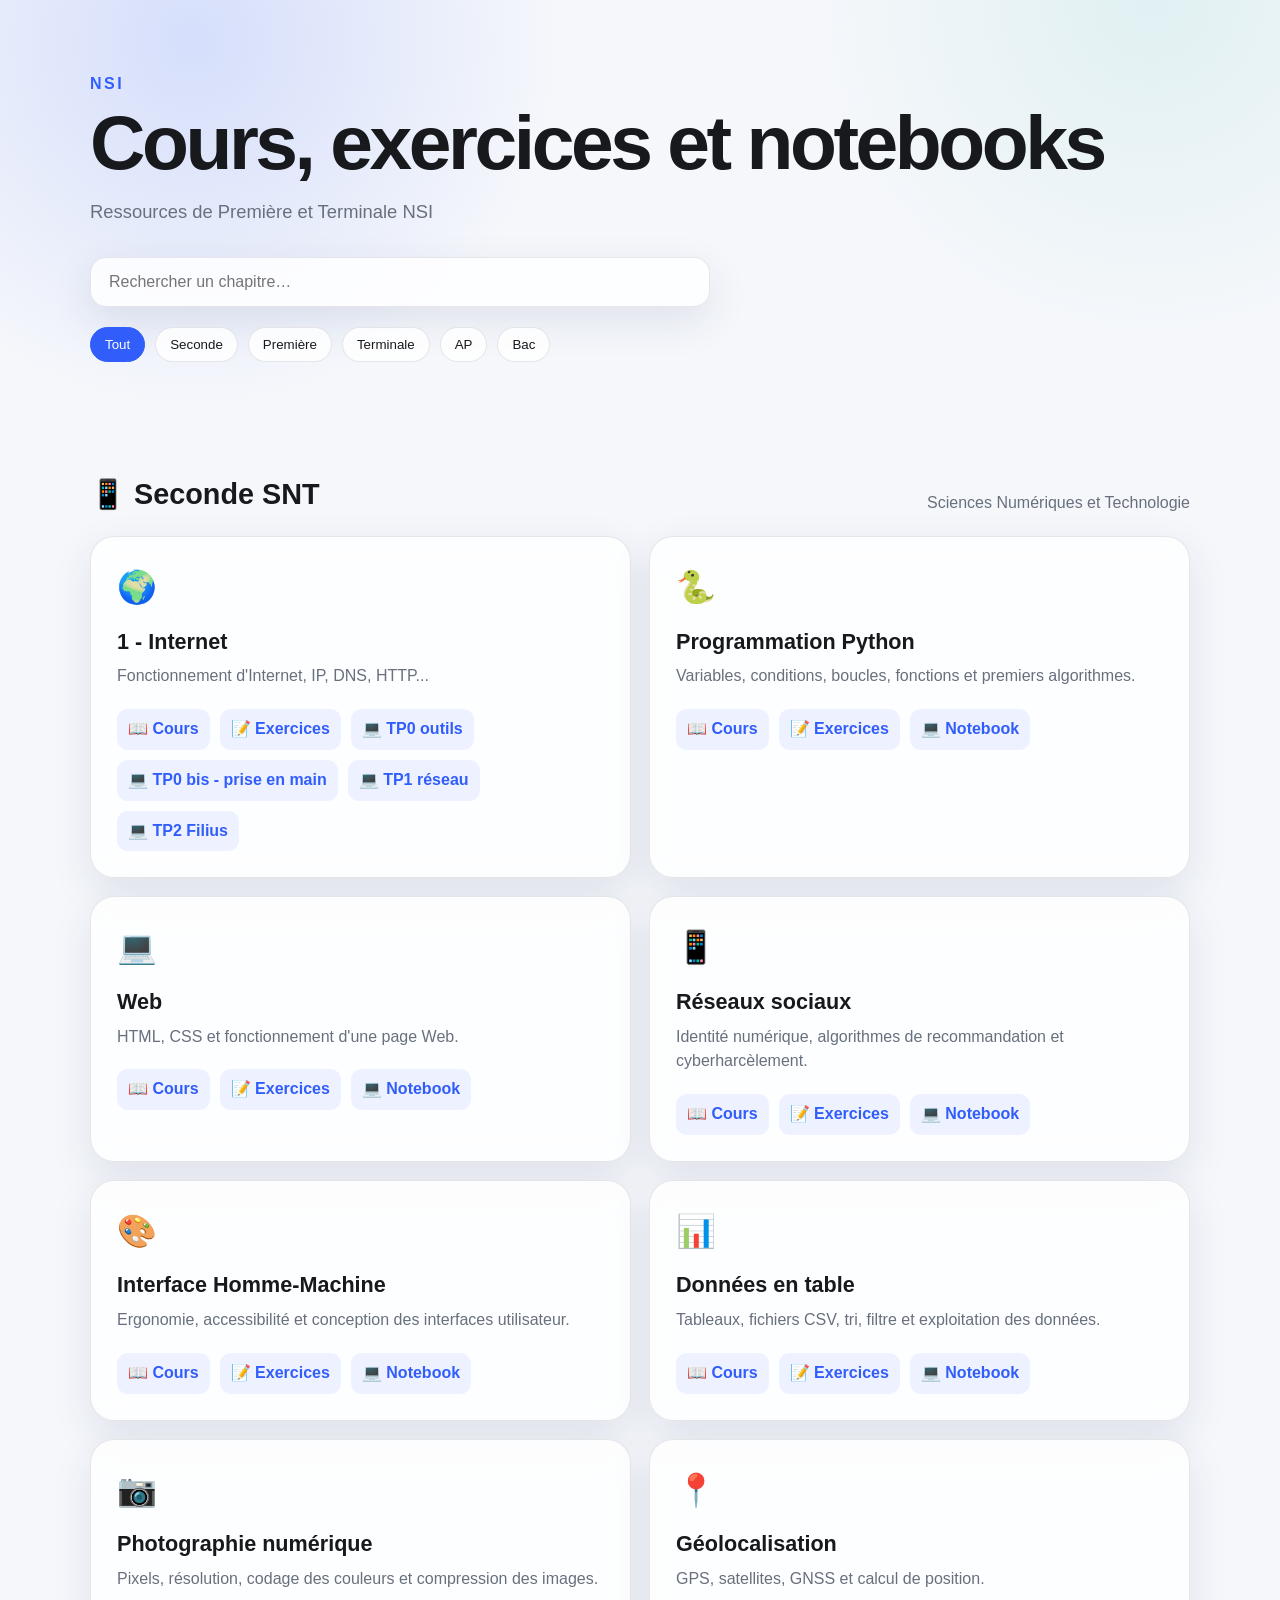
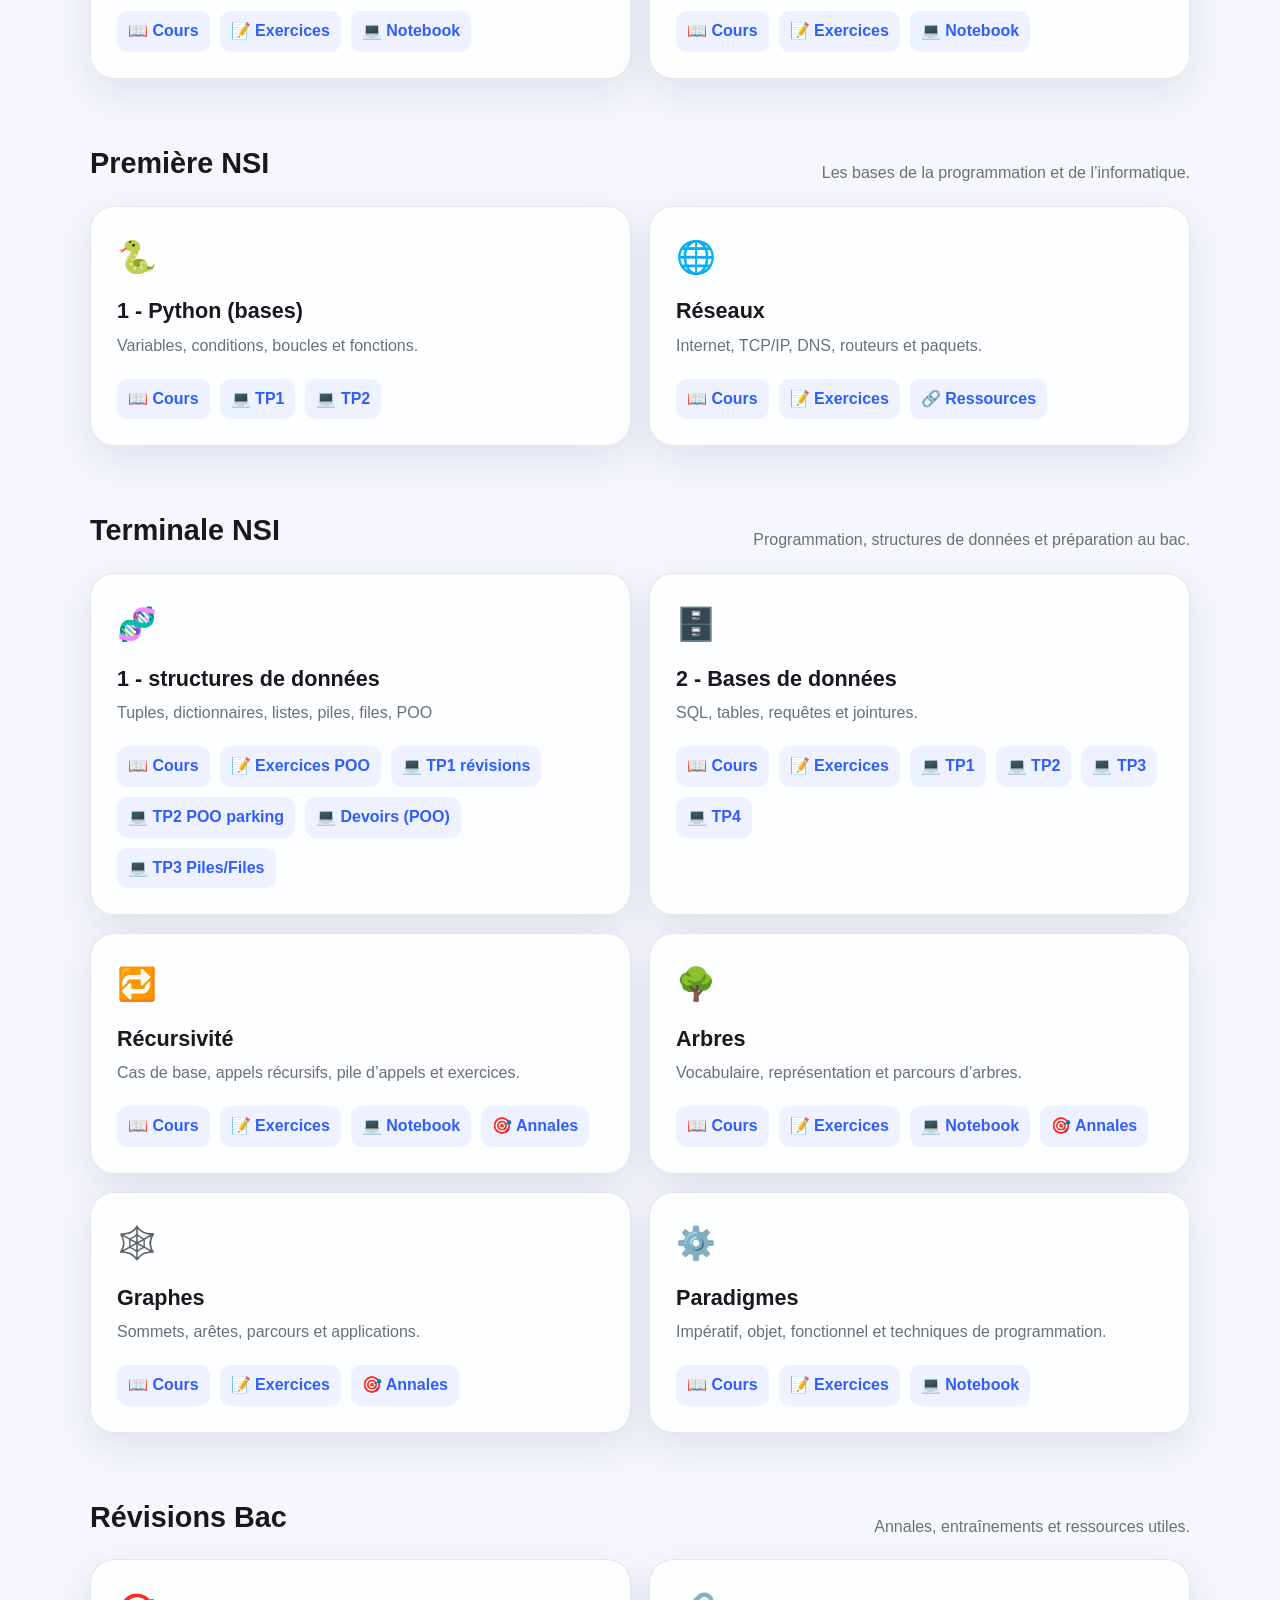
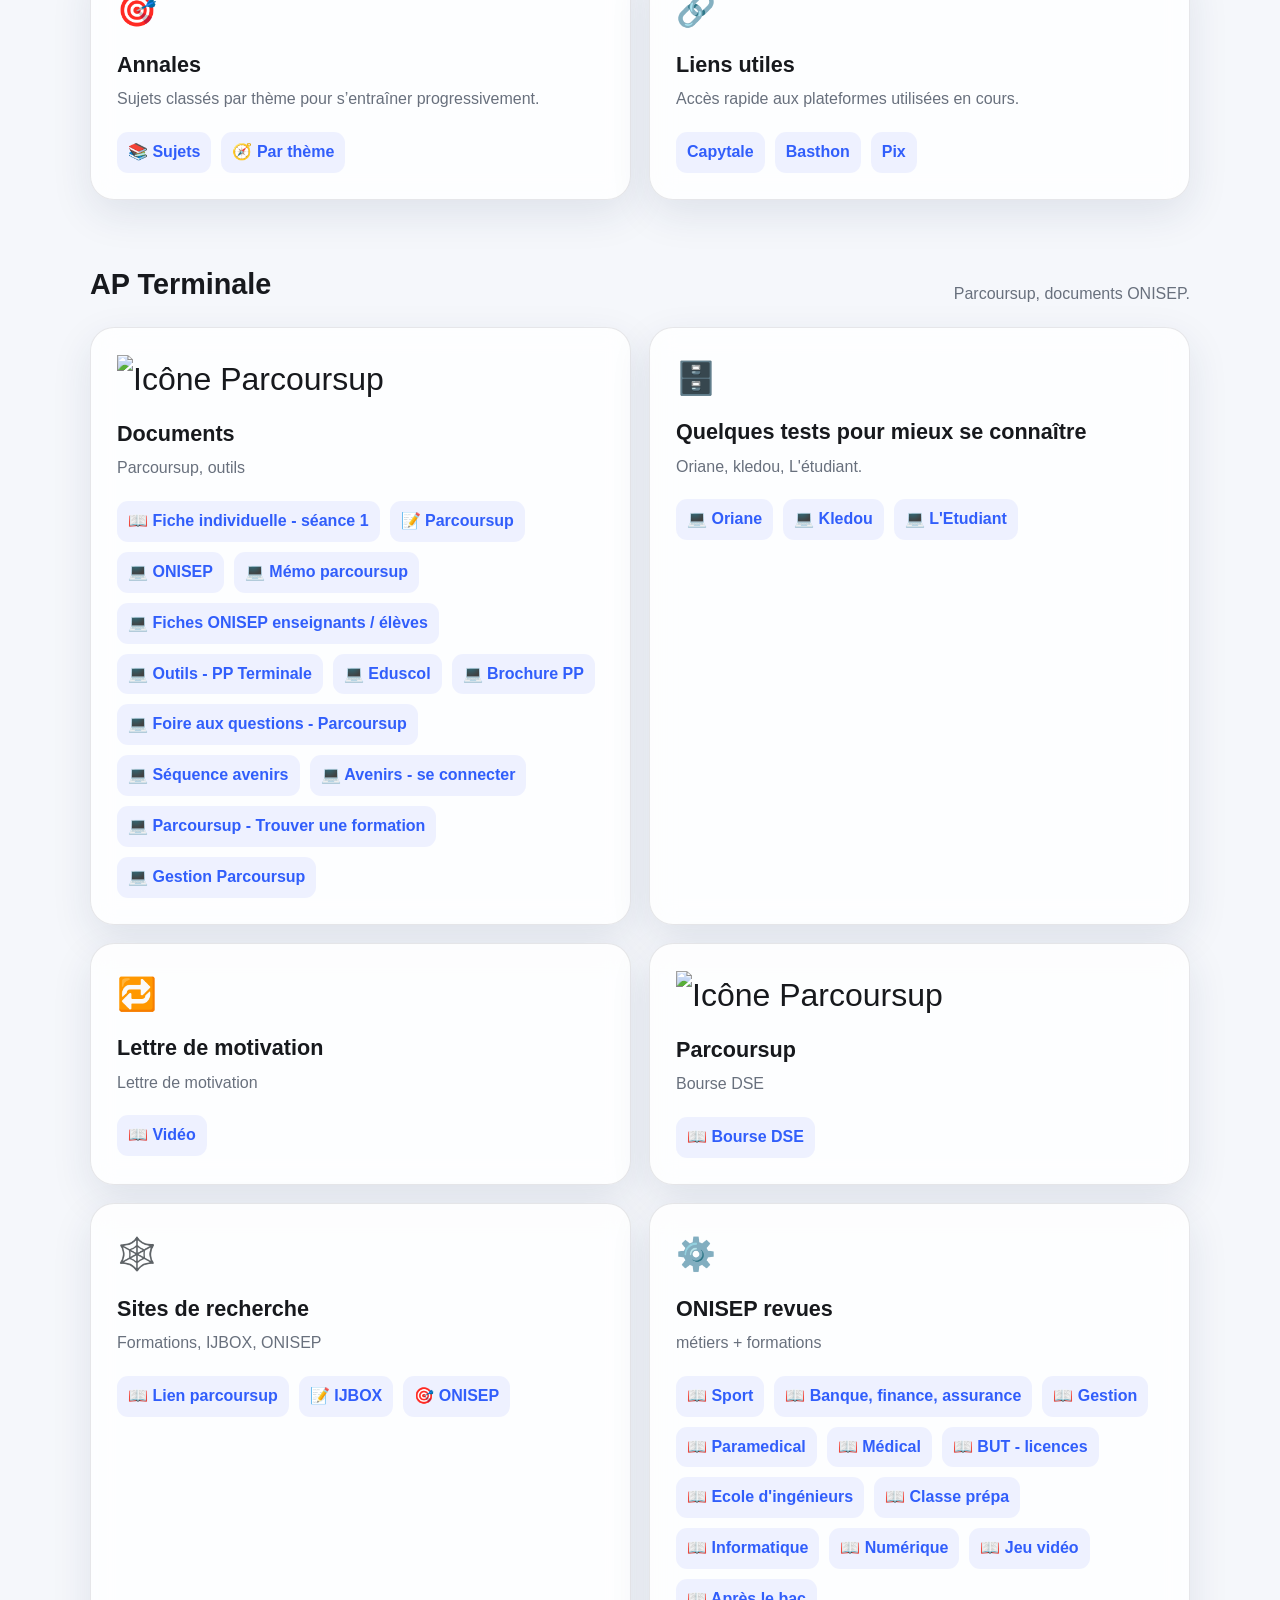
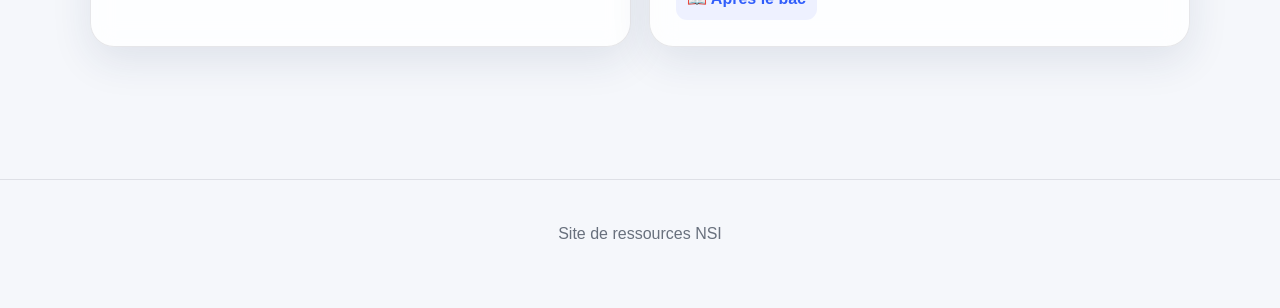
==== commit ee521fb9: "Add files via upload" ====
--- a/index.html
+++ b/index.html
@@ -22,6 +22,7 @@
         <button class="filter" data-filter="seconde">Seconde</button>
         <button class="filter" data-filter="premiere">Première</button>
         <button class="filter" data-filter="terminale">Terminale</button>
+        <button class="filter" data-filter="terminaleAP">AP</button>
         <button class="filter" data-filter="bac">Bac</button>
       </nav>
     </div>
@@ -357,6 +358,116 @@
       </div>
     </section>
 
+    <section>
+      <div class="section-title">
+        <h2>AP Terminale</h2>
+        <p>Parcoursup, documents ONISEP.</p>
+      </div>
+
+      <div class="grid">
+        
+        <article class="card resource-card" data-level="terminaleAP" data-search="parcoursup ONISEP">
+          <!--div class="icon">🧬 </div-->
+          <div class="icon">
+              <img src="AP_terminale/parcoursupLogo.jpeg" alt="Icône Parcoursup" width="24" height="24" style="vertical-align: middle;">
+          </div>
+          <h3>Documents</h3>
+          <p>Parcoursup, outils</p>
+          <div class="links">
+            <a href="AP_terminale/documents/Fiche individuelle élève_GG.pdf" target="_blank">📖 Fiche individuelle - séance 1</a>
+            <a href="AP_terminale/documents/parcoursup-2026-en-3-atapes_lhqeycve9er.pdf" target="_blank">📝 Parcoursup</a>
+            <a href="https://www.onisep.fr" target="_blank">💻 ONISEP</a>
+            <a href="AP_terminale/documents/m-mo-l-ve-onisep-892.pdf" target="_blank">💻 Mémo parcoursup </a>
+            <a href="https://www.onisep.fr/avenir-s/accompagner-les-eleves/ressources/parcoursup-accompagner-au-mieux-vos-eleves/parcoursup-des-fiches-pratiques-pour-accompagner-vos-eleves" target="_blank">💻 Fiches ONISEP enseignants / élèves </a>
+            <a href="https://www.ac-reims.fr/outils-pour-les-professeurs-principaux-de-terminale-126312" target="_blank">💻 Outils - PP Terminale</a>
+
+            <a href="https://eduscol.education.gouv.fr/5373/mieux-accompagner-pour-une-orientation-plus-juste-les-ambitions-du-plan-avenir?utm_source=chatgpt.com" target="_blank">💻 Eduscol </a>
+            <a href="https://www.calameo.com/read/000037547366250ae4355" target="_blank">💻 Brochure PP</a>
+             <a href="https://www.parcoursup.gouv.fr/faq/thematiques/fonctionnement-de-parcoursup" target="_blank">💻 Foire aux questions - Parcoursup  </a>
+            <a href="https://reso-avenirs.onisep.fr/connaissance-de-soi-et-construction-de-son-projet/preparer-son-orientation-en-1re-et-en-terminale-generale-ou-technologique?utm_source=chatgpt.com" target="_blank">💻 Séquence avenirs</a>
+            <a href="https://app.avenirs.onisep.fr/pages/outils-classe?uai=0133195C&idClass=651126614930904034" target="_blank">💻 Avenirs - se connecter </a>
+            <a href="https://www.parcoursup.gouv.fr/trouver-une-formation/quelles-formations-sont-accessibles-sur-parcoursup-1318" target="_blank">💻 Parcoursup - Trouver une formation</a>
+            <a href="https://gestion.parcoursup.fr/GestionSpring/public/espacePP/ressources#titre-sous-rubrique-fa" target="_blank">💻 Gestion Parcoursup</a>
+      
+          </div>
+        </article>
+
+
+        <article class="card resource-card"
+         data-level="terminaleAP"
+         data-search="tests">
+
+        <div class="icon">🗄️</div>
+
+        <h3>Quelques tests pour mieux se connaître</h3>
+
+        <p>Oriane, kledou, L'étudiant.</p>
+
+        <div class="links">
+            <a href="https://oriane.info/sorienter" target="_blank">💻 Oriane</a>
+            <a href="https://kledou.fr/test-dorientation/" target="_blank">💻 Kledou</a>
+            <a href="https://www.letudiant.fr/test.html" target="_blank">💻 L'Etudiant</a>
+            <!--a href="https://capytale2.ac-paris.fr/web/c/f5af-11383318/atr" target="_blank">💻 Résultats (lien nuage à faire)</a-->
+        </div>
+
+        </article>
+        
+        
+        <article class="card resource-card" data-level="terminaleAP" data-search="lettre de motivation">
+          <div class="icon">🔁</div>
+          <h3>Lettre de motivation</h3>
+          <p>Lettre de motivation</p>
+          <div class="links">
+            <a href="AP_terminale/LettreMotivation/Parcoursup _ nos conseils pour rédiger une lettre de motivation.mp4" target="_blank">📖 Vidéo</a>
+          </div>
+        </article>
+
+        <article class="card resource-card" data-level="terminaleAP" data-search="bourse DSE">
+          <div class="icon">
+              <img src="AP_terminale/parcoursupLogo.jpeg" alt="Icône Parcoursup" width="24" height="24" style="vertical-align: middle;">
+          </div>
+          <h3>Parcoursup</h3>
+          <p>Bourse DSE</p>
+          <div class="links">
+            <a href="https://www.etudiant.gouv.fr/fr" target="_blank">📖 Bourse DSE</a>
+
+          </div>
+        </article>
+
+        <article class="card resource-card" data-level="terminaleAP" data-search="IJBOX recherche formation">
+          <div class="icon">🕸️</div>
+          <h3>Sites de recherche</h3>
+          <p>Formations, IJBOX, ONISEP</p>
+          <div class="links">
+            <a href="https://www.parcoursup.gouv.fr/" target="_blank">📖 Lien parcoursup</a>
+            <a href="https://www.ijbox.fr/" target="_blank">📝 IJBOX</a>
+            <a href="https://www.onisep-services.fr/?ticket=ST-1574-FmsOEL8TJKxy2u7pH132qv-2X6s-onisep-vm-prod-auth1" target="_blank">🎯 ONISEP</a>
+          </div>
+        </article>
+
+        <article class="card resource-card" data-level="terminaleAP" data-search="revues ONISEP">
+          <div class="icon">⚙️</div>
+          <h3>ONISEP revues</h3>
+          <p>métiers + formations</p>
+          <div class="links">
+            <a href="AP_terminale/OnisepRevues/PARCOURS-221-PDF-SPORT.pdf" target="_blank">📖 Sport</a>
+            <a href="AP_terminale/OnisepRevues/PARCOURS-202-PDF-LES-METIERS-DE-LA-BANQUE-FINANCES.pdf" target="_blank">📖 Banque, finance, assurance</a>
+            <a href="AP_terminale/OnisepRevues/PARCOURS-192-PDF-LES-METIERS-DE-LA-GESTION.pdf" target="_blank">📖 Gestion</a>
+            <a href="AP_terminale/OnisepRevues/PARCOURS-203-PDF-LES-METIERS-DU-PARAMEDICAL.pdf" target="_blank">📖 Paramedical</a>
+            <a href="AP_terminale/OnisepRevues/PARCOURS-193-PDF-LES-METIERS-DU-MEDICAL.pdf" target="_blank">📖 Médical</a>
+            <a href="AP_terminale/OnisepRevues/Onisep_PANORAMA_ONISEP_BUT-LICENCES.pdf" target="_blank">📖 BUT - licences</a>
+            <a href="AP_terminale/OnisepRevues/ONISEP_DOSSIERS_ECOLES-INGENIEURS_26.pdf" target="_blank">📖 Ecole d'ingénieurs</a>
+            <a href="AP_terminale/OnisepRevues/ONISEP-DOSSIERS-CLASSES_PREPA.pdf" target="_blank">📖 Classe prépa</a>
+            <a href="AP_terminale/OnisepRevues/PARCOURS-205-PDF-LES-METIERS-DE-L-INFORMATIQUE.pdf" target="_blank">📖 Informatique</a>
+            <a href="AP_terminale/OnisepRevues/PARCOURS-NUMERIQUE.pdf" target="_blank">📖 Numérique</a>
+            <a href="AP_terminale/OnisepRevues/PARCOURS-207-PDF-LES-METIERS-DU-JEU-VIDEO.pdf" target="_blank">📖 Jeu vidéo</a>
+            <a href="AP_terminale/OnisepRevues/ONISEP_DOSSIERS_APRES-BAC_25.pdf" target="_blank">📖 Après le bac</a>
+
+          </div>
+        </article>
+      </div>
+    </section>
+
     <div id="no-result" class="no-result" hidden>
       Aucun chapitre ne correspond à votre recherche.
     </div>
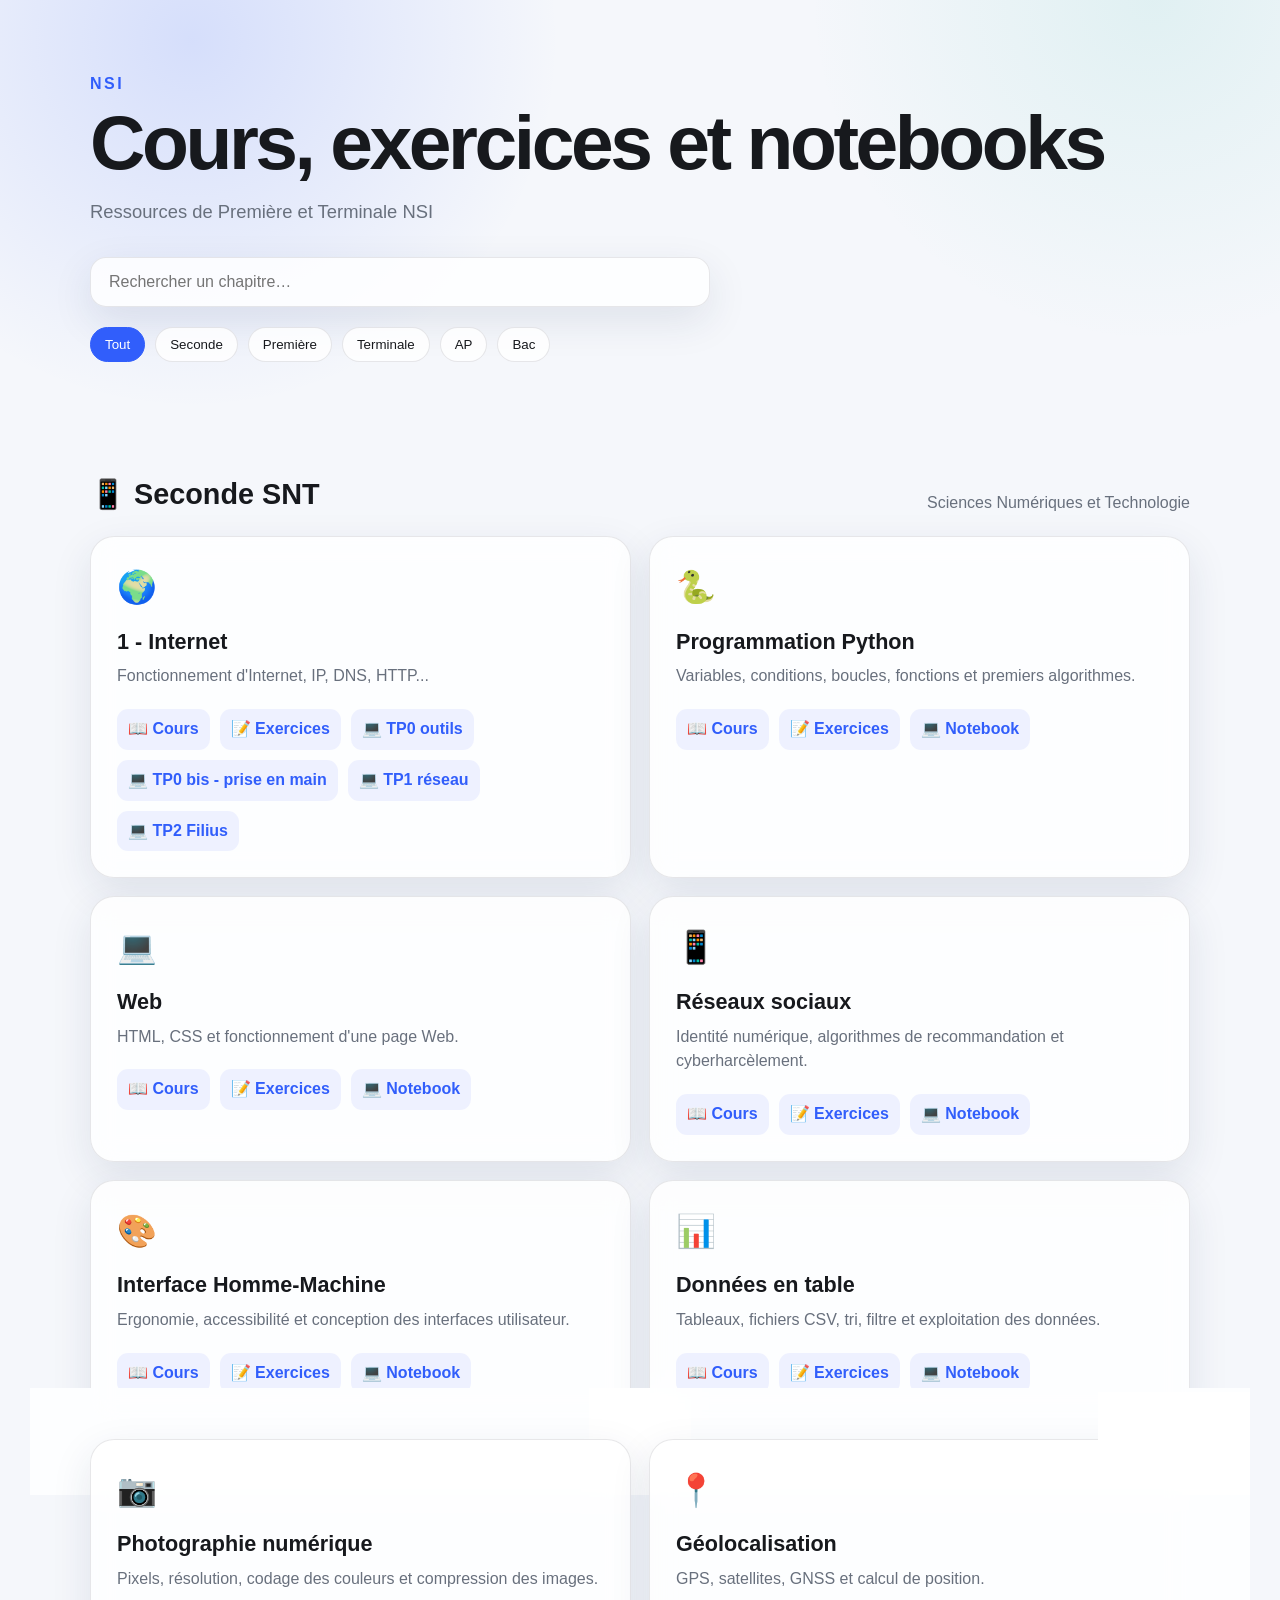
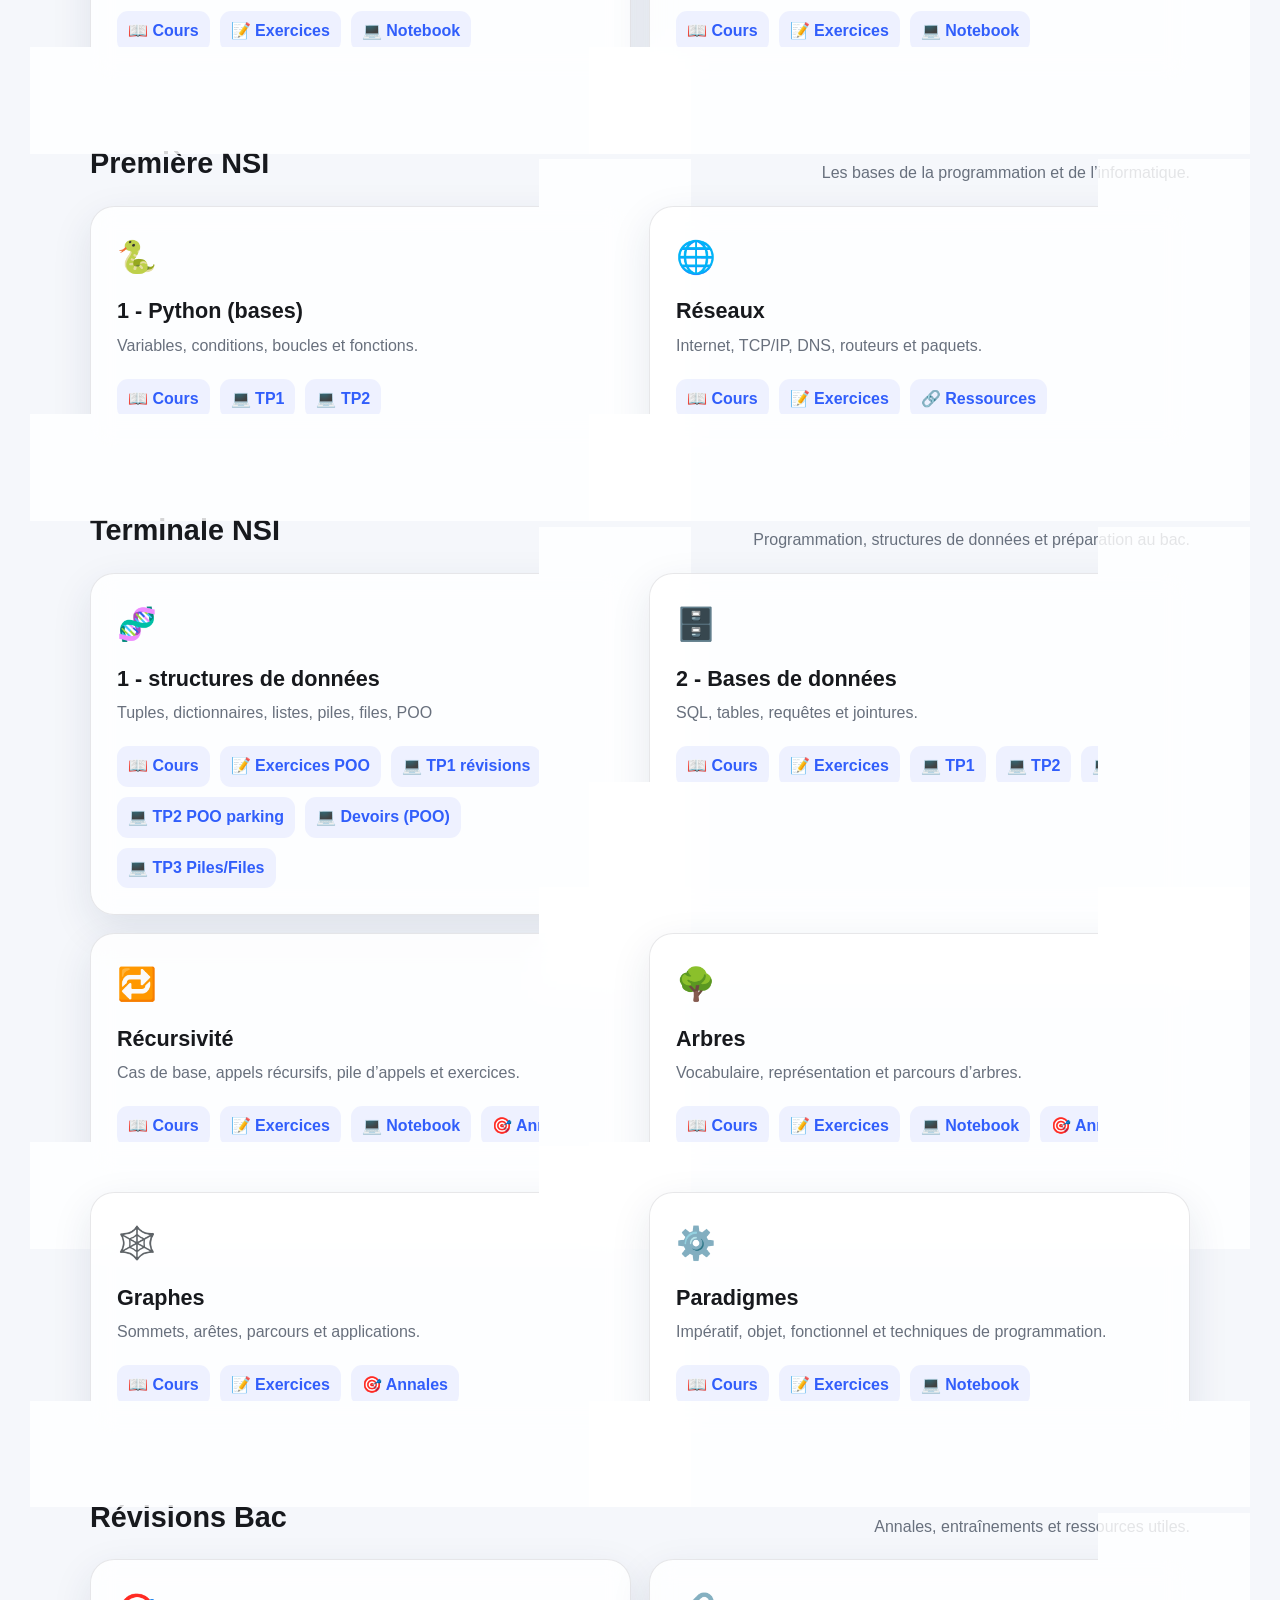
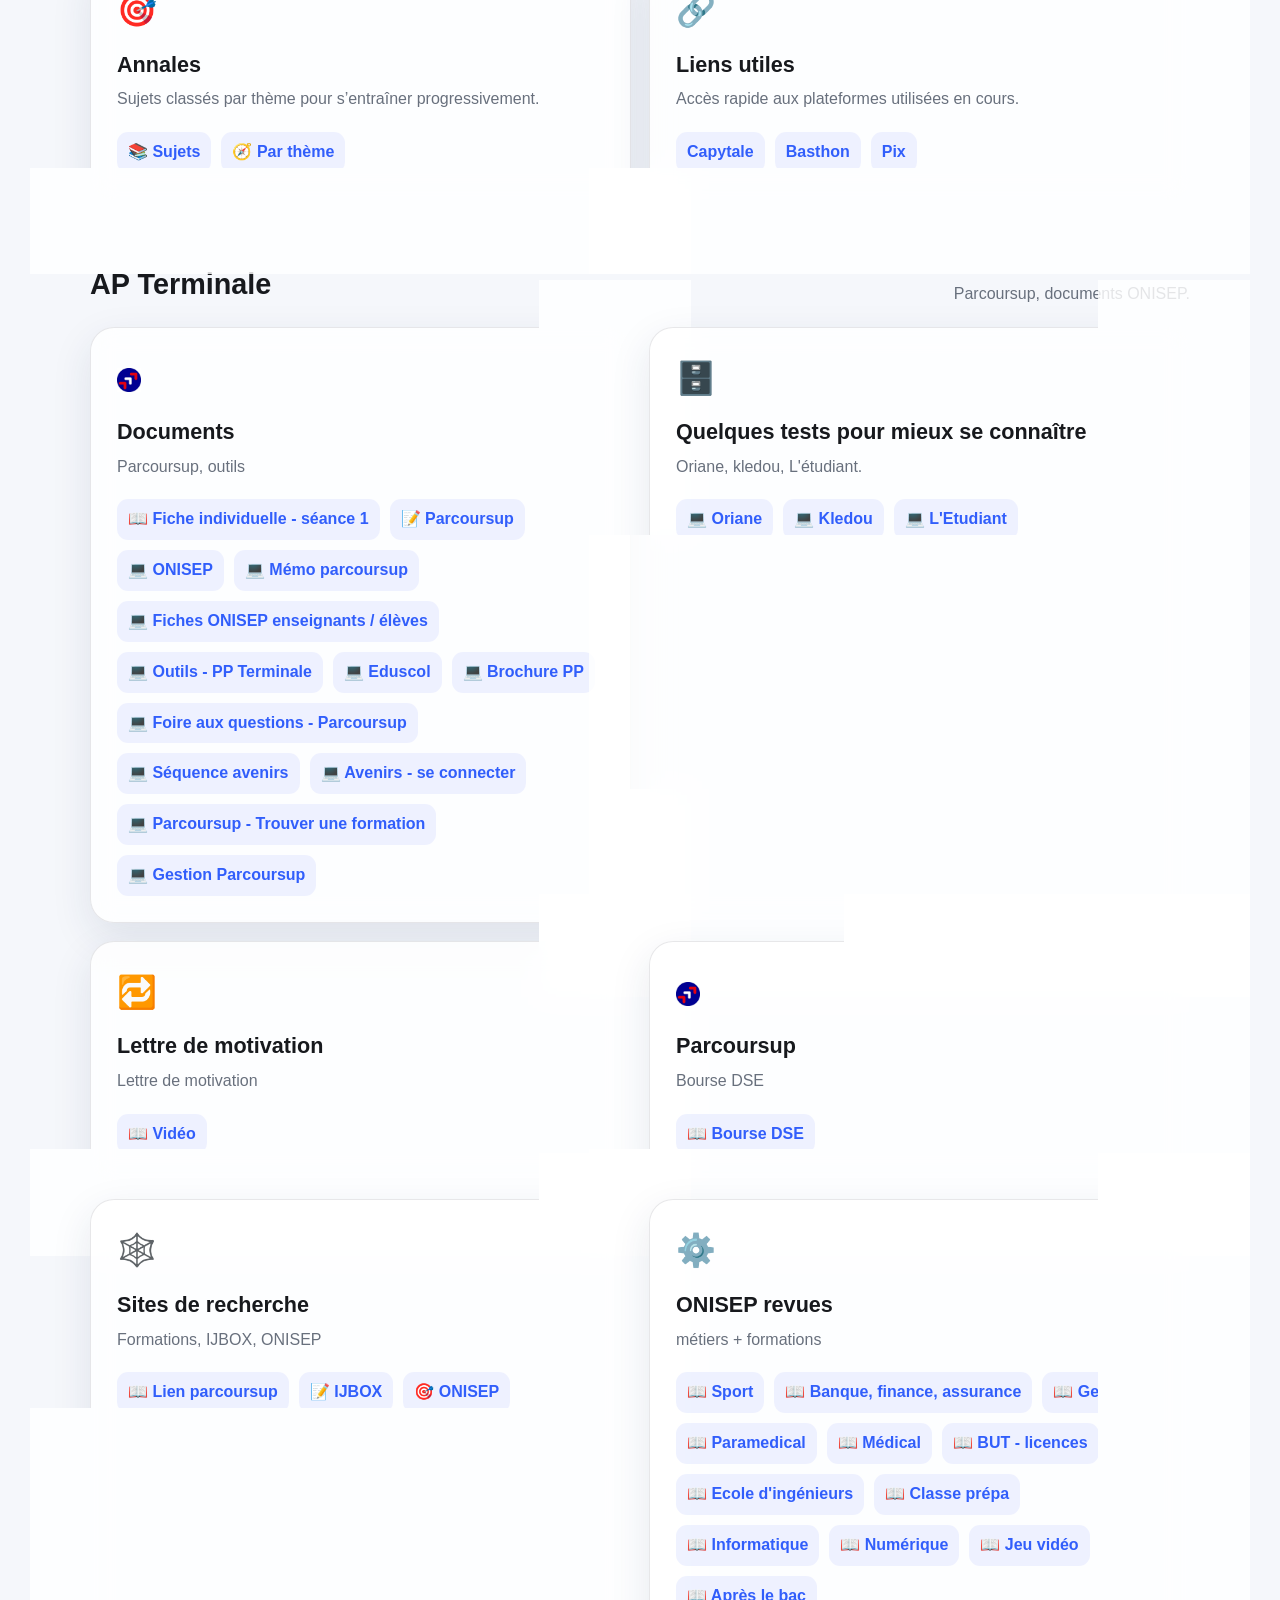
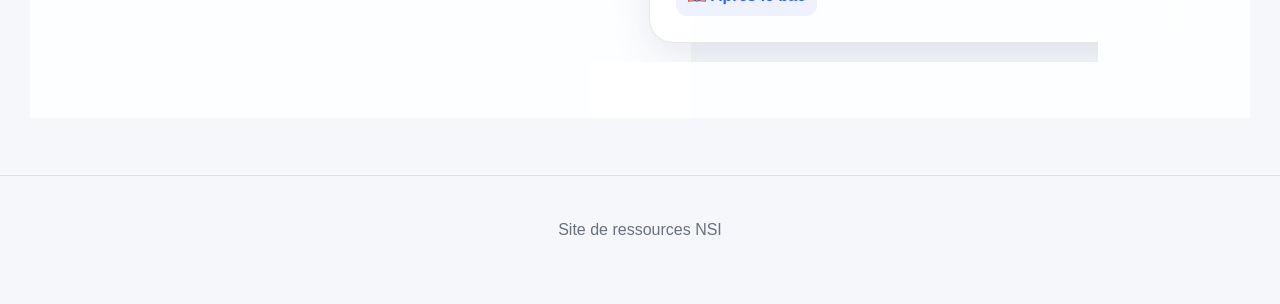
==== commit e78ac1d7: "Add files via upload" ====
--- a/index.html
+++ b/index.html
@@ -369,13 +369,13 @@
         <article class="card resource-card" data-level="terminaleAP" data-search="parcoursup ONISEP">
           <!--div class="icon">🧬 </div-->
           <div class="icon">
-              <img src="AP_terminale/parcoursupLogo.jpeg" alt="Icône Parcoursup" width="24" height="24" style="vertical-align: middle;">
+              <img src="AP_terminale2/parcoursupLogo.jpeg" alt="Icône Parcoursup" width="24" height="24" style="vertical-align: middle;">
           </div>
           <h3>Documents</h3>
           <p>Parcoursup, outils</p>
           <div class="links">
-            <a href="AP_terminale/documents/Fiche individuelle élève_GG.pdf" target="_blank">📖 Fiche individuelle - séance 1</a>
-            <a href="AP_terminale/documents/parcoursup-2026-en-3-atapes_lhqeycve9er.pdf" target="_blank">📝 Parcoursup</a>
+            <a href="AP_terminale2/documents/Fiche individuelle élève_GG.pdf" target="_blank">📖 Fiche individuelle - séance 1</a>
+            <a href="AP_terminale2/documents/parcoursup-2026-en-3-atapes_lhqeycve9er.pdf" target="_blank">📝 Parcoursup</a>
             <a href="https://www.onisep.fr" target="_blank">💻 ONISEP</a>
             <a href="AP_terminale/documents/m-mo-l-ve-onisep-892.pdf" target="_blank">💻 Mémo parcoursup </a>
             <a href="https://www.onisep.fr/avenir-s/accompagner-les-eleves/ressources/parcoursup-accompagner-au-mieux-vos-eleves/parcoursup-des-fiches-pratiques-pour-accompagner-vos-eleves" target="_blank">💻 Fiches ONISEP enseignants / élèves </a>
@@ -418,13 +418,13 @@
           <h3>Lettre de motivation</h3>
           <p>Lettre de motivation</p>
           <div class="links">
-            <a href="AP_terminale/LettreMotivation/Parcoursup _ nos conseils pour rédiger une lettre de motivation.mp4" target="_blank">📖 Vidéo</a>
+            <a href="AP_terminale2/LettreMotivation/Parcoursup _ nos conseils pour rédiger une lettre de motivation.mp4" target="_blank">📖 Vidéo</a>
           </div>
         </article>
 
         <article class="card resource-card" data-level="terminaleAP" data-search="bourse DSE">
           <div class="icon">
-              <img src="AP_terminale/parcoursupLogo.jpeg" alt="Icône Parcoursup" width="24" height="24" style="vertical-align: middle;">
+              <img src="AP_terminale2/parcoursupLogo.jpeg" alt="Icône Parcoursup" width="24" height="24" style="vertical-align: middle;">
           </div>
           <h3>Parcoursup</h3>
           <p>Bourse DSE</p>
@@ -450,18 +450,18 @@
           <h3>ONISEP revues</h3>
           <p>métiers + formations</p>
           <div class="links">
-            <a href="AP_terminale/OnisepRevues/PARCOURS-221-PDF-SPORT.pdf" target="_blank">📖 Sport</a>
-            <a href="AP_terminale/OnisepRevues/PARCOURS-202-PDF-LES-METIERS-DE-LA-BANQUE-FINANCES.pdf" target="_blank">📖 Banque, finance, assurance</a>
-            <a href="AP_terminale/OnisepRevues/PARCOURS-192-PDF-LES-METIERS-DE-LA-GESTION.pdf" target="_blank">📖 Gestion</a>
-            <a href="AP_terminale/OnisepRevues/PARCOURS-203-PDF-LES-METIERS-DU-PARAMEDICAL.pdf" target="_blank">📖 Paramedical</a>
-            <a href="AP_terminale/OnisepRevues/PARCOURS-193-PDF-LES-METIERS-DU-MEDICAL.pdf" target="_blank">📖 Médical</a>
-            <a href="AP_terminale/OnisepRevues/Onisep_PANORAMA_ONISEP_BUT-LICENCES.pdf" target="_blank">📖 BUT - licences</a>
-            <a href="AP_terminale/OnisepRevues/ONISEP_DOSSIERS_ECOLES-INGENIEURS_26.pdf" target="_blank">📖 Ecole d'ingénieurs</a>
-            <a href="AP_terminale/OnisepRevues/ONISEP-DOSSIERS-CLASSES_PREPA.pdf" target="_blank">📖 Classe prépa</a>
-            <a href="AP_terminale/OnisepRevues/PARCOURS-205-PDF-LES-METIERS-DE-L-INFORMATIQUE.pdf" target="_blank">📖 Informatique</a>
-            <a href="AP_terminale/OnisepRevues/PARCOURS-NUMERIQUE.pdf" target="_blank">📖 Numérique</a>
-            <a href="AP_terminale/OnisepRevues/PARCOURS-207-PDF-LES-METIERS-DU-JEU-VIDEO.pdf" target="_blank">📖 Jeu vidéo</a>
-            <a href="AP_terminale/OnisepRevues/ONISEP_DOSSIERS_APRES-BAC_25.pdf" target="_blank">📖 Après le bac</a>
+            <a href="AP_terminale2/OnisepRevues/PARCOURS-221-PDF-SPORT.pdf" target="_blank">📖 Sport</a>
+            <a href="AP_terminale2/OnisepRevues/PARCOURS-202-PDF-LES-METIERS-DE-LA-BANQUE-FINANCES.pdf" target="_blank">📖 Banque, finance, assurance</a>
+            <a href="AP_terminale2/OnisepRevues/PARCOURS-192-PDF-LES-METIERS-DE-LA-GESTION.pdf" target="_blank">📖 Gestion</a>
+            <a href="AP_terminale2/OnisepRevues/PARCOURS-203-PDF-LES-METIERS-DU-PARAMEDICAL.pdf" target="_blank">📖 Paramedical</a>
+            <a href="AP_terminale2/OnisepRevues/PARCOURS-193-PDF-LES-METIERS-DU-MEDICAL.pdf" target="_blank">📖 Médical</a>
+            <a href="AP_terminale2/OnisepRevues/Onisep_PANORAMA_ONISEP_BUT-LICENCES.pdf" target="_blank">📖 BUT - licences</a>
+            <a href="AP_terminale2/OnisepRevues/ONISEP_DOSSIERS_ECOLES-INGENIEURS_26.pdf" target="_blank">📖 Ecole d'ingénieurs</a>
+            <a href="AP_terminale2/OnisepRevues/ONISEP-DOSSIERS-CLASSES_PREPA.pdf" target="_blank">📖 Classe prépa</a>
+            <a href="AP_terminale2/OnisepRevues/PARCOURS-205-PDF-LES-METIERS-DE-L-INFORMATIQUE.pdf" target="_blank">📖 Informatique</a>
+            <a href="AP_terminale2/OnisepRevues/PARCOURS-NUMERIQUE.pdf" target="_blank">📖 Numérique</a>
+            <a href="AP_terminale2/OnisepRevues/PARCOURS-207-PDF-LES-METIERS-DU-JEU-VIDEO.pdf" target="_blank">📖 Jeu vidéo</a>
+            <a href="AP_terminale2/OnisepRevues/ONISEP_DOSSIERS_APRES-BAC_25.pdf" target="_blank">📖 Après le bac</a>
 
           </div>
         </article>
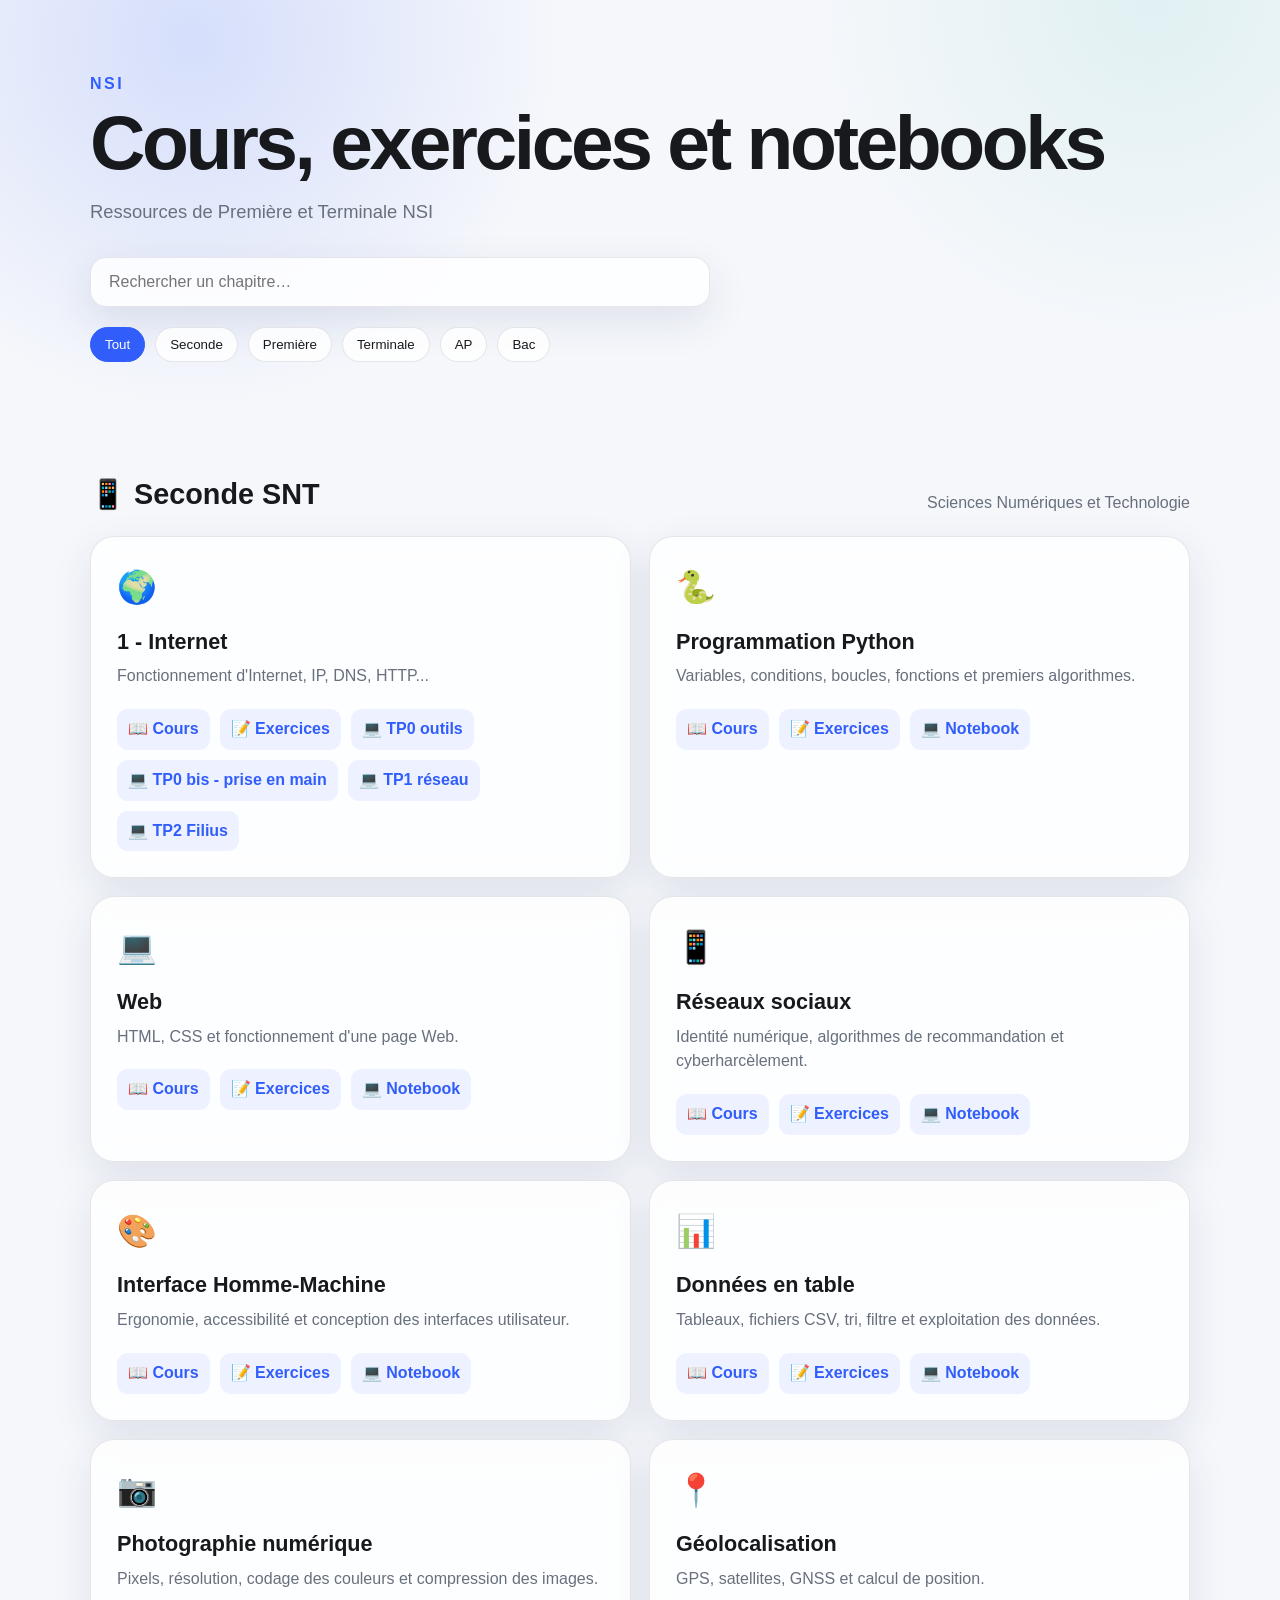
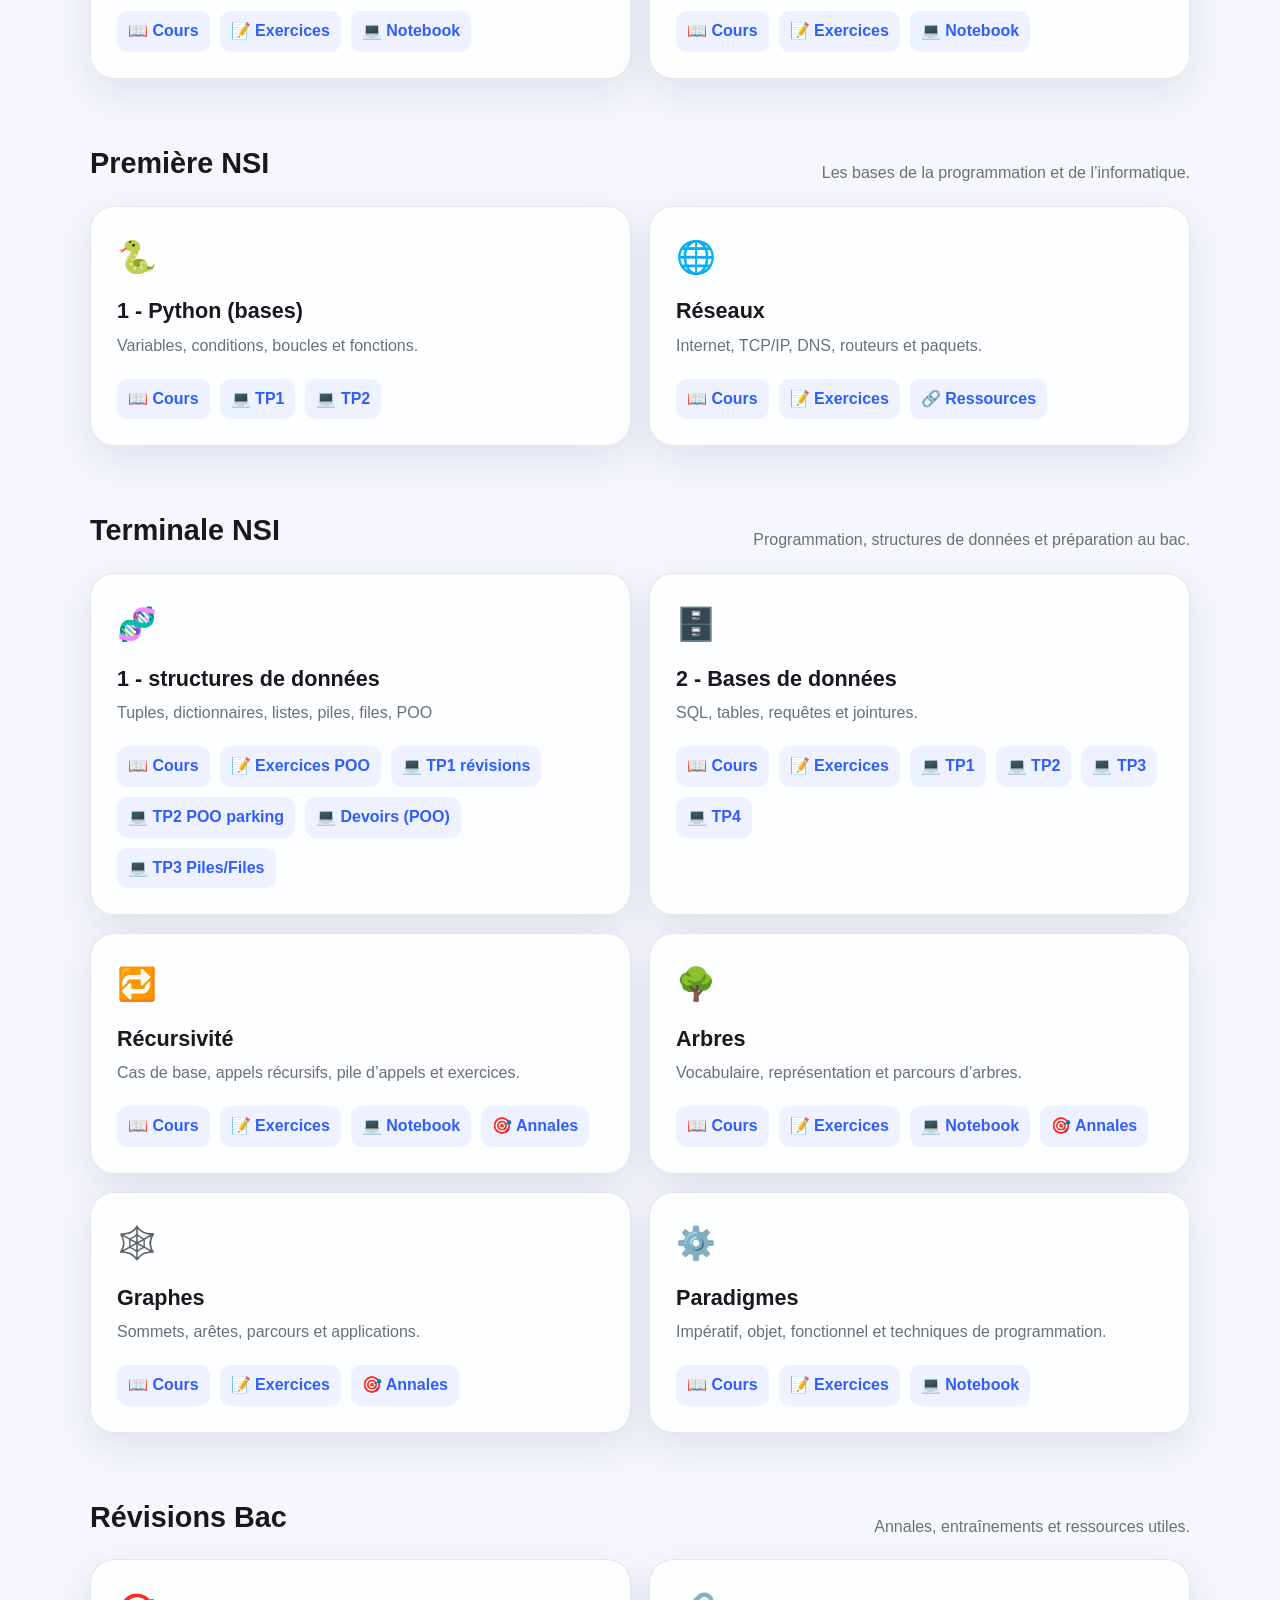
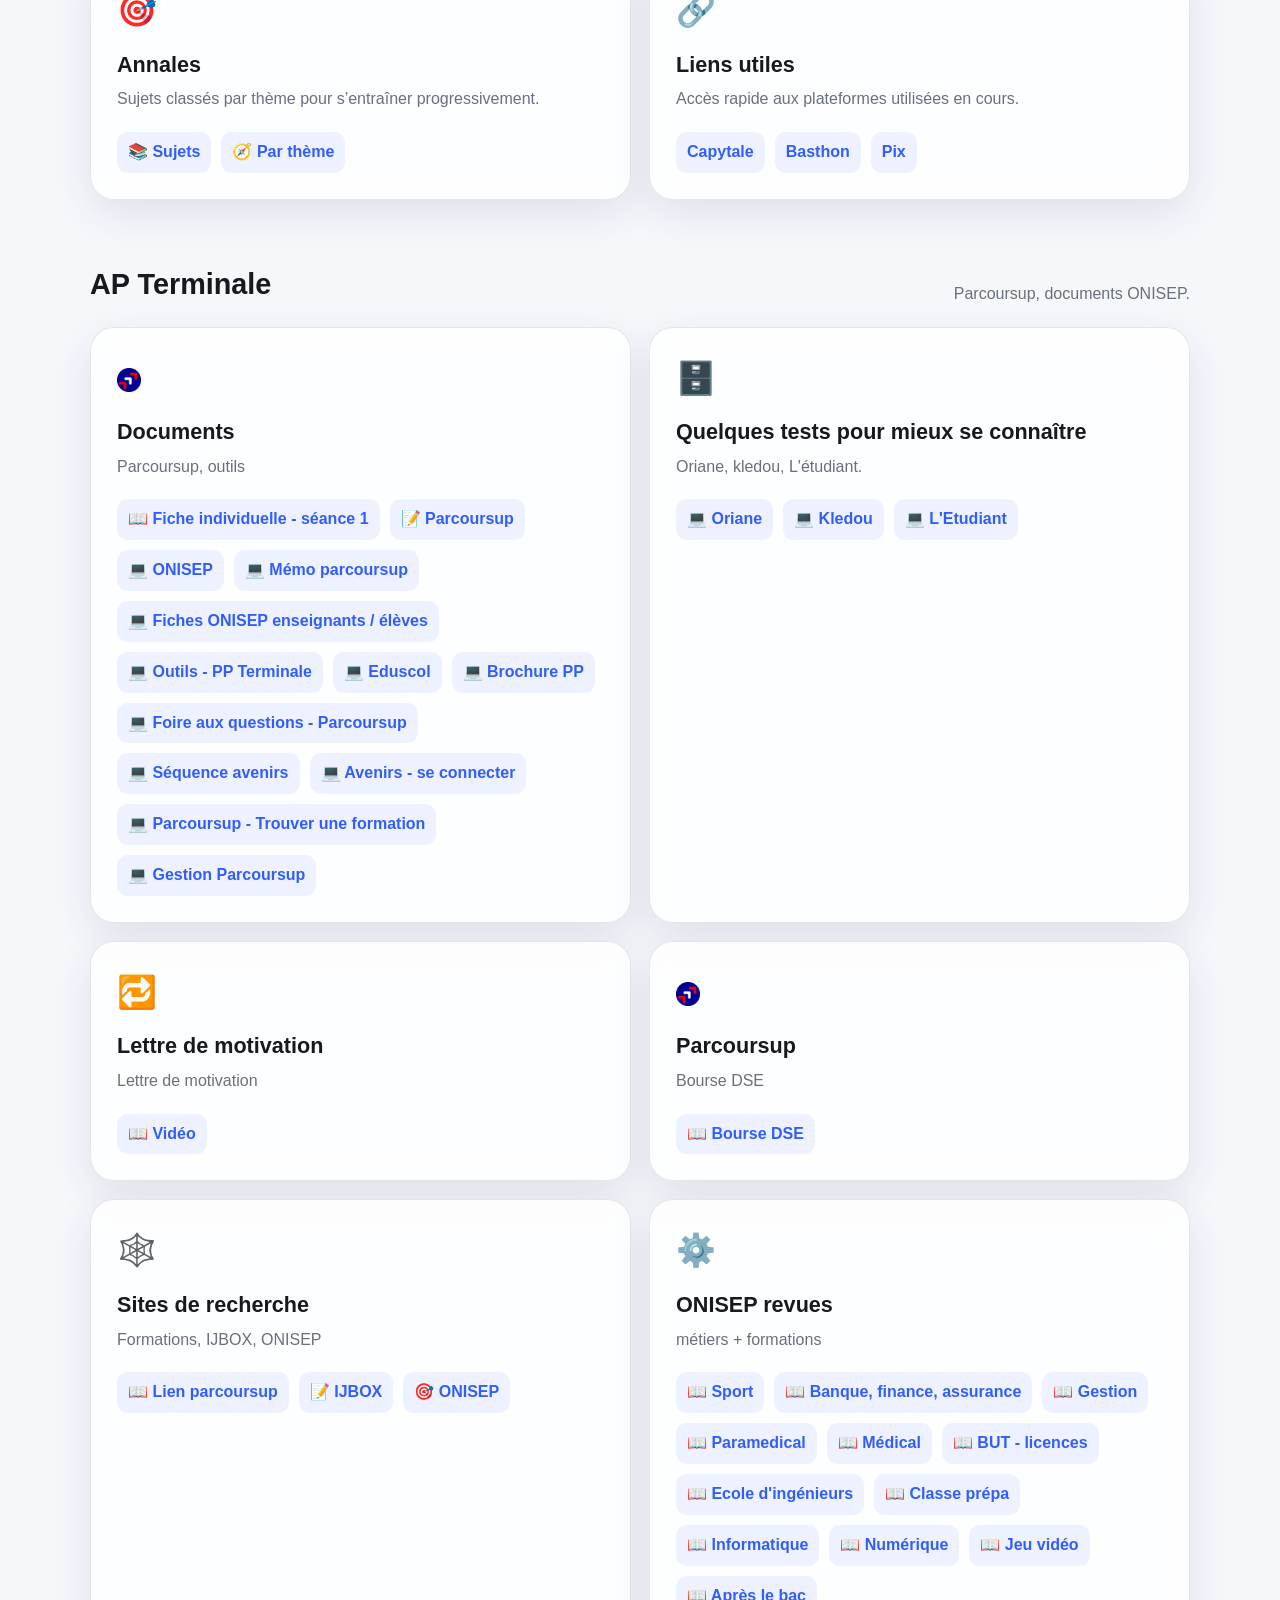
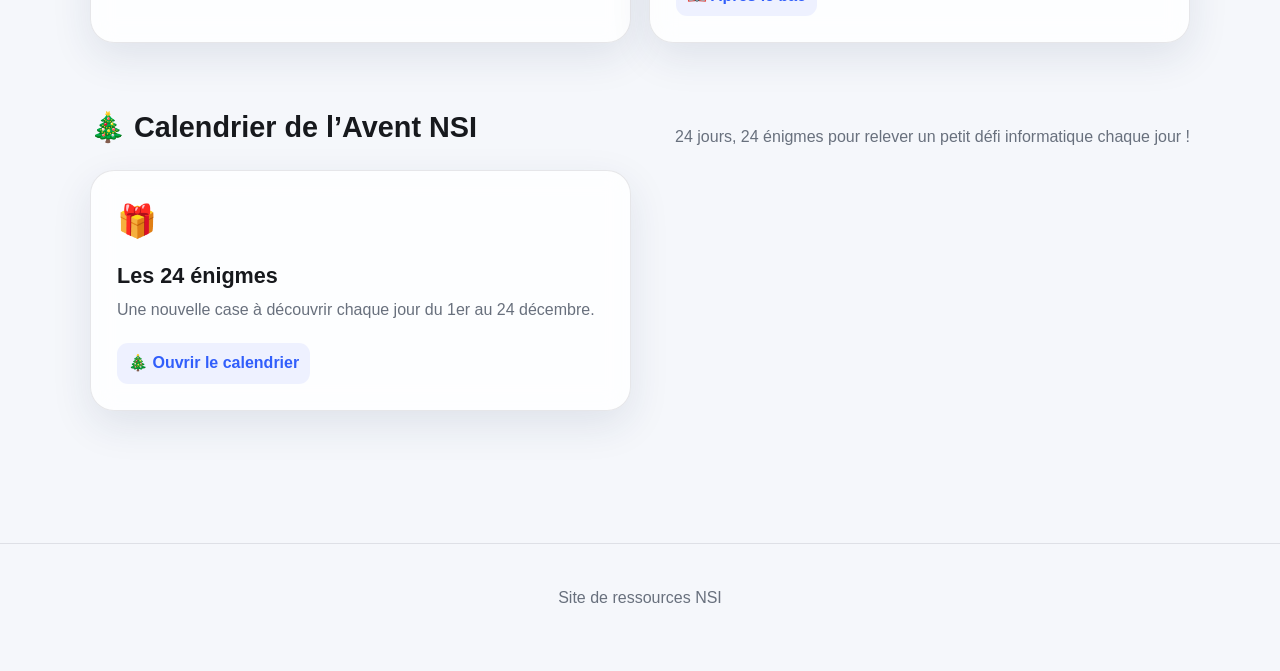
==== commit 246a3e8c: "avec avent" ====
--- a/index.html
+++ b/index.html
@@ -468,6 +468,26 @@
       </div>
     </section>
 
+    <section>
+      <div class="section-title">
+        <h2>🎄 Calendrier de l’Avent NSI</h2>
+        <p>24 jours, 24 énigmes pour relever un petit défi informatique chaque jour !</p>
+      </div>
+
+      <div class="grid">
+        <article class="card resource-card" data-level="avent" data-search="avent calendrier énigmes défis noël python logique nsi">
+          <div class="icon">🎁</div>
+          <h3>Les 24 énigmes</h3>
+          <p>Une nouvelle case à découvrir chaque jour du 1er au 24 décembre.</p>
+          <div class="links">
+            <a href="avent/index.html" target="_blank">🎄 Ouvrir le calendrier</a>
+          </div>
+        </article>
+      </div>
+    </section>
+
+<section>
+
     <div id="no-result" class="no-result" hidden>
       Aucun chapitre ne correspond à votre recherche.
     </div>
